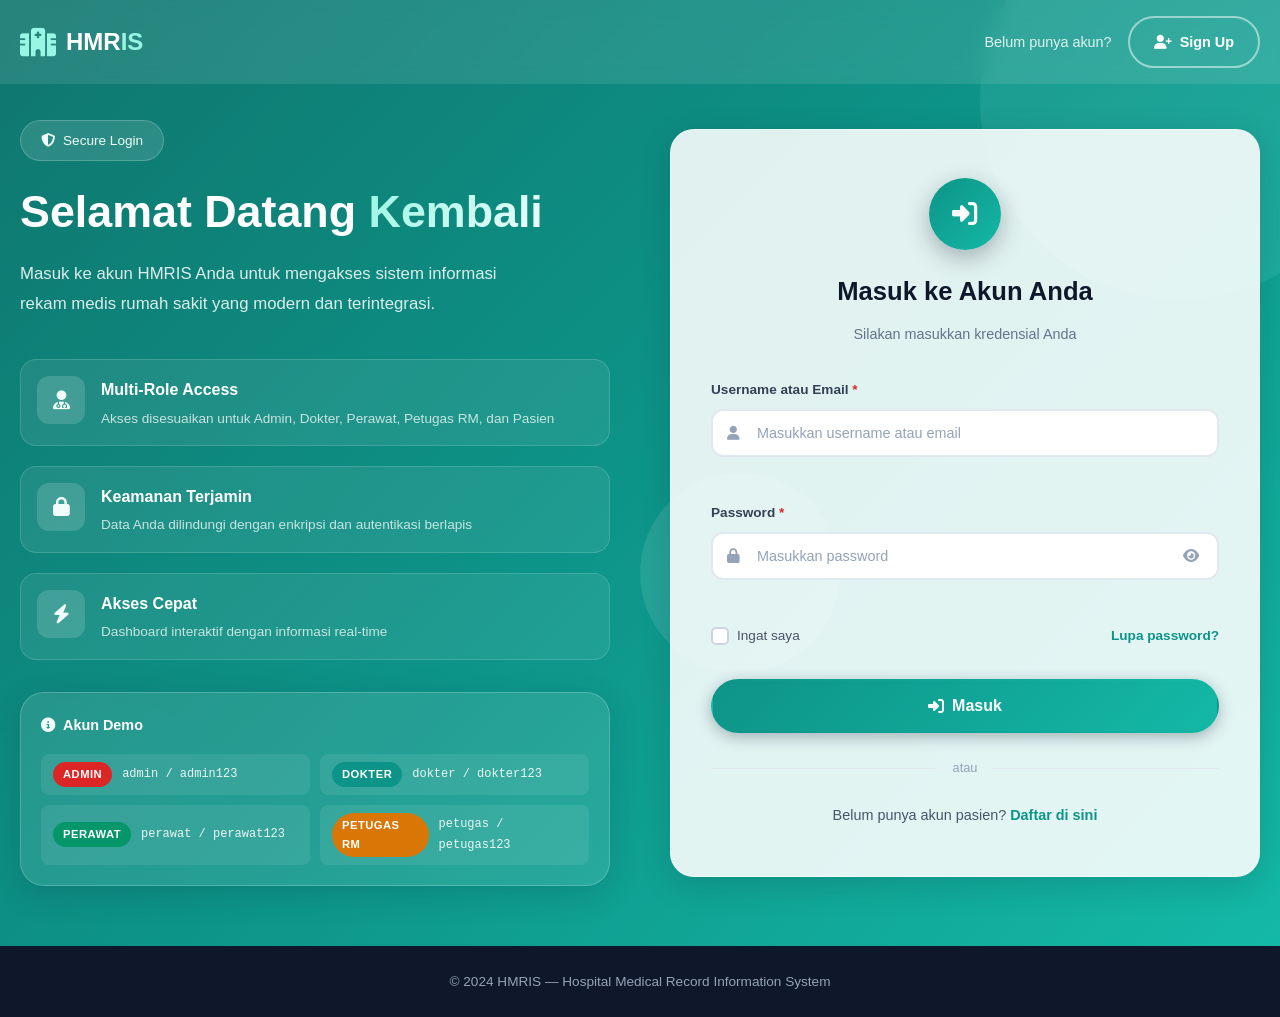
==== index.html @ 911f2315 "feat: complete HMRIS with Clinical Teal & Slate UI, multi-role RBAC, and verified navigation" ====
<!DOCTYPE html>
<html lang="id">
<head>
    <meta charset="UTF-8">
    <meta name="viewport" content="width=device-width, initial-scale=1.0">
    <meta name="description" content="Login - Hospital Medical Record Information System">
    <title>Login - HMRIS</title>
    <!-- Google Font Plus Jakarta Sans & Inter -->
    <link rel="preconnect" href="https://fonts.googleapis.com">
    <link rel="preconnect" href="https://fonts.gstatic.com" crossorigin>
    <link href="https://fonts.googleapis.com/css2?family=Inter:wght@400;500;600;700&family=Plus+Jakarta+Sans:wght@400;500;600;700;800&display=swap" rel="stylesheet">

    <!-- Font Awesome -->
    <link rel="stylesheet" href="https://cdnjs.cloudflare.com/ajax/libs/font-awesome/6.5.0/css/all.min.css">

    <!-- Custom CSS -->
    <link rel="stylesheet" href="assets/css/login.css">

    <!-- Modern Executive Healthcare Design System -->
    <link rel="stylesheet" href="assets/css/theme.css">
</head>
<body>

    <!-- ==================== HEADER / NAVBAR ==================== -->
    <header class="header">
        <nav class="navbar">
            <div class="container nav-container">
                <a href="landing.html" class="nav-logo">
                    <i class="fas fa-hospital"></i>
                    <span>HMR<span class="logo-highlight">IS</span></span>
                </a>
                <div class="nav-auth">
                    <span class="nav-text">Belum punya akun?</span>
                    <a href="signup.html" class="btn btn-outline">
                        <i class="fas fa-user-plus"></i> Sign Up
                    </a>
                </div>
            </div>
        </nav>
    </header>

    <!-- ==================== LOGIN HERO SECTION ==================== -->
    <section class="login-hero">
        <div class="hero-bg-shapes">
            <div class="shape shape-1"></div>
            <div class="shape shape-2"></div>
            <div class="shape shape-3"></div>
        </div>

        <div class="container login-container">
            <!-- ==================== LOGIN INFO (LEFT) ==================== -->
            <div class="login-info fade-in">
                <span class="login-badge">
                    <i class="fas fa-shield-alt"></i> Secure Login
                </span>
                <h1 class="login-title">
                    Selamat Datang
                    <span class="text-gradient">Kembali</span>
                </h1>
                <p class="login-description">
                    Masuk ke akun HMRIS Anda untuk mengakses sistem informasi rekam medis rumah sakit yang modern dan terintegrasi.
                </p>

                <div class="login-features">
                    <div class="feature-item">
                        <div class="feature-icon">
                            <i class="fas fa-user-md"></i>
                        </div>
                        <div class="feature-text">
                            <h4>Multi-Role Access</h4>
                            <p>Akses disesuaikan untuk Admin, Dokter, Perawat, Petugas RM, dan Pasien</p>
                        </div>
                    </div>
                    <div class="feature-item">
                        <div class="feature-icon">
                            <i class="fas fa-lock"></i>
                        </div>
                        <div class="feature-text">
                            <h4>Keamanan Terjamin</h4>
                            <p>Data Anda dilindungi dengan enkripsi dan autentikasi berlapis</p>
                        </div>
                    </div>
                    <div class="feature-item">
                        <div class="feature-icon">
                            <i class="fas fa-bolt"></i>
                        </div>
                        <div class="feature-text">
                            <h4>Akses Cepat</h4>
                            <p>Dashboard interaktif dengan informasi real-time</p>
                        </div>
                    </div>
                </div>

                <!-- Demo Accounts Info -->
                <div class="demo-info glass-card">
                    <div class="demo-info-header">
                        <i class="fas fa-info-circle"></i>
                        <span>Akun Demo</span>
                    </div>
                    <div class="demo-accounts">
                        <div class="demo-account">
                            <span class="demo-role admin">Admin</span>
                            <code>admin / admin123</code>
                        </div>
                        <div class="demo-account">
                            <span class="demo-role doctor">Dokter</span>
                            <code>dokter / dokter123</code>
                        </div>
                        <div class="demo-account">
                            <span class="demo-role nurse">Perawat</span>
                            <code>perawat / perawat123</code>
                        </div>
                        <div class="demo-account">
                            <span class="demo-role staff">Petugas RM</span>
                            <code>petugas / petugas123</code>
                        </div>
                    </div>
                </div>
            </div>

            <!-- ==================== LOGIN FORM (RIGHT) ==================== -->
            <div class="login-form-wrapper fade-in">
                <form class="login-form glass-card" id="loginForm" novalidate>
                    <div class="form-header">
                        <div class="form-icon">
                            <i class="fas fa-sign-in-alt"></i>
                        </div>
                        <h2 class="form-title">Masuk ke Akun Anda</h2>
                        <p class="form-subtitle">Silakan masukkan kredensial Anda</p>
                    </div>

                    <!-- ==================== BLOCKED ALERT ==================== -->
<div class="login-alert blocked-alert" id="blockedAlert" style="display: none;">
    <div class="alert-icon danger">
        <i class="fas fa-lock"></i>
    </div>
    <div class="alert-content">
        <h4>Akun Sementara Diblokir</h4>
        <p>Terlalu banyak percobaan login gagal. Silakan coba lagi dalam:</p>
        <div class="countdown-timer" id="countdownTimer">
            <div class="countdown-box">
                <span class="countdown-value" id="countdownMinutes">15</span>
                <span class="countdown-label">Menit</span>
            </div>
            <span class="countdown-separator">:</span>
            <div class="countdown-box">
                <span class="countdown-value" id="countdownSeconds">00</span>
                <span class="countdown-label">Detik</span>
            </div>
        </div>
        <small class="alert-hint">
            <i class="fas fa-info-circle"></i>
            Hubungi administrator jika Anda tidak merasa melakukan login
        </small>
    </div>
</div>

<!-- ==================== WARNING ALERT ==================== -->
<div class="login-alert warning-alert" id="warningAlert" style="display: none;">
    <div class="alert-icon warning">
        <i class="fas fa-exclamation-triangle"></i>
    </div>
    <div class="alert-content">
        <h4>Peringatan Keamanan</h4>
        <p id="warningMessage">Password salah. Anda memiliki <strong id="remainingAttempts">2</strong> percobaan tersisa sebelum akun diblokir.</p>
    </div>
</div>

                    <!-- Username / Email -->
                    <div class="form-group">
                        <label for="username">
                            Username atau Email <span class="required">*</span>
                        </label>
                        <div class="input-with-icon">
                            <i class="fas fa-user"></i>
                            <input 
                                type="text" 
                                id="username" 
                                name="username" 
                                placeholder="Masukkan username atau email" 
                                autocomplete="username"
                                required
                            >
                        </div>
                        <span class="error-message" id="error-username"></span>
                    </div>

                    <!-- Password -->
                    <div class="form-group">
                        <label for="password">
                            Password <span class="required">*</span>
                        </label>
                        <div class="input-with-icon">
                            <i class="fas fa-lock"></i>
                            <input 
                                type="password" 
                                id="password" 
                                name="password" 
                                placeholder="Masukkan password" 
                                autocomplete="current-password"
                                required
                            >
                            <button type="button" class="toggle-password" id="togglePassword" aria-label="Toggle password visibility">
                                <i class="fas fa-eye"></i>
                            </button>
                        </div>
                        <span class="error-message" id="error-password"></span>
                    </div>

                    <!-- Remember Me & Forgot Password -->
                    <div class="form-options">
                        <label class="checkbox-option">
                            <input type="checkbox" id="rememberMe" name="rememberMe">
                            <span class="checkbox-custom"></span>
                            <span class="checkbox-label">Ingat saya</span>
                        </label>
                        <a href="#" class="forgot-link">Lupa password?</a>
                    </div>

                    <!-- Submit Button -->
                    <button type="submit" class="btn btn-primary btn-block btn-submit" id="btnSubmit">
                        <i class="fas fa-sign-in-alt"></i>
                        <span>Masuk</span>
                    </button>

                    <!-- Divider -->
                    <div class="form-divider">
                        <span>atau</span>
                    </div>

                    <!-- Sign Up Link -->
                    <p class="form-footer">
                        Belum punya akun pasien? <a href="signup.html" class="link">Daftar di sini</a>
                    </p>
                </form>
            </div>
        </div>
    </section>

    <!-- ==================== FOOTER ==================== -->
    <footer class="footer-simple">
        <div class="container">
            <p>&copy; 2024 HMRIS — Hospital Medical Record Information System</p>
        </div>
    </footer>

    <!-- Custom JS -->
    <script src="assets/js/login.js"></script>
</body>
</html>
---- assets/css/login.css ----
/* ============================================
   HMRIS Login Page - Stylesheet
   Hospital Medical Record Information System
   ============================================ */

/* ==================== CSS VARIABLES ==================== */
:root {
    /* Primary Colors */
    --primary: #0D9488;
    --primary-dark: #0F766E;
    --primary-light: #14B8A6;
    --primary-lighter: #99F6E4;
    --primary-lightest: #F0FDFA;

    /* Accent Colors */
    --accent-green: #059669;
    --accent-purple: #6366F1;
    --accent-orange: #D97706;
    --accent-red: #DC2626;
    --accent-teal: #0D9488;

    /* Neutral Colors */
    --white: #FFFFFF;
    --gray-50: #F8FAFC;
    --gray-100: #F1F5F9;
    --gray-200: #E2E8F0;
    --gray-300: #CBD5E1;
    --gray-400: #94A3B8;
    --gray-500: #64748B;
    --gray-600: #475569;
    --gray-700: #334155;
    --gray-800: #1E293B;
    --gray-900: #0F172A;

    /* Role Colors */
    --role-admin: #DC2626;
    --role-doctor: #0D9488;
    --role-nurse: #059669;
    --role-staff: #D97706;
    --role-patient: #6366F1;

    /* Gradients */
    --gradient-primary: linear-gradient(135deg, #0D9488 0%, #14B8A6 100%);
    --gradient-hero: linear-gradient(135deg, #0F766E 0%, #0D9488 50%, #14B8A6 100%);
    --gradient-text: linear-gradient(135deg, #0D9488 0%, #14B8A6 100%);

    /* Shadows */
    --shadow-sm: 0 2px 8px rgba(15, 23, 42, 0.08);
    --shadow-md: 0 4px 20px rgba(15, 23, 42, 0.12);
    --shadow-lg: 0 8px 40px rgba(15, 23, 42, 0.16);
    --shadow-xl: 0 16px 60px rgba(15, 23, 42, 0.2);

    /* Glassmorphism */
    --glass-bg: rgba(255, 255, 255, 0.88);
    --glass-border: rgba(255, 255, 255, 0.4);
    --glass-shadow: 0 8px 32px rgba(15, 23, 42, 0.15);
    --glass-blur: blur(16px);

    /* Border Radius */
    --radius-sm: 8px;
    --radius-md: 12px;
    --radius-lg: 16px;
    --radius-xl: 24px;
    --radius-full: 9999px;

    /* Transitions */
    --transition-fast: 0.2s ease;
    --transition-base: 0.3s ease;
    --transition-slow: 0.5s ease;

    /* Typography */
    --font-family: 'Poppins', sans-serif;
}

/* ==================== RESET & BASE ==================== */
*,
*::before,
*::after {
    margin: 0;
    padding: 0;
    box-sizing: border-box;
}

html {
    scroll-behavior: smooth;
}

body {
    font-family: var(--font-family);
    font-size: 16px;
    line-height: 1.7;
    color: var(--gray-700);
    background-color: var(--white);
    overflow-x: hidden;
    min-height: 100vh;
    display: flex;
    flex-direction: column;
}

a {
    text-decoration: none;
    color: inherit;
    transition: var(--transition-base);
}

ul {
    list-style: none;
}

button {
    border: none;
    outline: none;
    cursor: pointer;
    font-family: inherit;
}

input {
    font-family: inherit;
    outline: none;
}

/* ==================== UTILITY CLASSES ==================== */
.container {
    width: 100%;
    max-width: 1280px;
    margin: 0 auto;
    padding: 0 20px;
}

.text-gradient {
    background: var(--gradient-text);
    -webkit-background-clip: text;
    -webkit-text-fill-color: transparent;
    background-clip: text;
}

.glass-card {
    background: var(--glass-bg);
    backdrop-filter: var(--glass-blur);
    -webkit-backdrop-filter: var(--glass-blur);
    border: 1px solid var(--glass-border);
    border-radius: var(--radius-xl);
    box-shadow: var(--glass-shadow);
}

/* ==================== BUTTONS ==================== */
.btn {
    display: inline-flex;
    align-items: center;
    justify-content: center;
    gap: 8px;
    padding: 12px 24px;
    border-radius: var(--radius-full);
    font-size: 0.9rem;
    font-weight: 600;
    transition: var(--transition-base);
    cursor: pointer;
    border: 2px solid transparent;
    white-space: nowrap;
}

.btn-primary {
    background: var(--gradient-primary);
    color: var(--white);
    box-shadow: 0 4px 15px rgba(15, 23, 42, 0.3);
}

.btn-primary:hover {
    transform: translateY(-2px);
    box-shadow: 0 8px 25px rgba(15, 23, 42, 0.4);
}

.btn-outline {
    border-color: var(--primary);
    color: var(--primary);
    background: transparent;
}

.btn-outline:hover {
    background: var(--primary);
    color: var(--white);
    transform: translateY(-2px);
}

.btn-block {
    width: 100%;
}

.btn-submit {
    padding: 16px 32px;
    font-size: 1rem;
    margin-top: 8px;
}

.btn-submit:disabled {
    opacity: 0.7;
    cursor: not-allowed;
    transform: none !important;
}

/* ==================== HEADER / NAVBAR ==================== */
.header {
    position: fixed;
    top: 0;
    left: 0;
    width: 100%;
    z-index: 1000;
    background: rgba(255, 255, 255, 0.1);
    backdrop-filter: blur(10px);
    -webkit-backdrop-filter: blur(10px);
    transition: var(--transition-base);
}

.navbar {
    padding: 16px 0;
}

.nav-container {
    display: flex;
    align-items: center;
    justify-content: space-between;
    gap: 20px;
}

.nav-logo {
    display: flex;
    align-items: center;
    gap: 10px;
    font-size: 1.5rem;
    font-weight: 800;
    color: var(--white);
    transition: var(--transition-base);
}

.nav-logo i {
    font-size: 1.8rem;
    color: var(--primary-lighter);
}

.logo-highlight {
    color: var(--primary-lighter);
}

.nav-auth {
    display: flex;
    align-items: center;
    gap: 16px;
}

.nav-text {
    color: rgba(255, 255, 255, 0.85);
    font-size: 0.9rem;
    font-weight: 500;
}

.nav-auth .btn-outline {
    border-color: rgba(255, 255, 255, 0.5);
    color: var(--white);
}

.nav-auth .btn-outline:hover {
    background: var(--white);
    color: var(--primary);
    border-color: var(--white);
}

/* ==================== LOGIN HERO SECTION ==================== */
.login-hero {
    position: relative;
    min-height: 100vh;
    background: var(--gradient-hero);
    padding: 120px 0 60px;
    overflow: hidden;
    display: flex;
    align-items: center;
    flex: 1;
}

.hero-bg-shapes {
    position: absolute;
    inset: 0;
    overflow: hidden;
    pointer-events: none;
}

.shape {
    position: absolute;
    border-radius: 50%;
    opacity: 0.1;
    animation: float 6s ease-in-out infinite;
}

.shape-1 {
    width: 400px;
    height: 400px;
    background: var(--primary-lighter);
    top: -100px;
    right: -100px;
    animation-delay: 0s;
}

.shape-2 {
    width: 300px;
    height: 300px;
    background: var(--accent-teal);
    bottom: -50px;
    left: -50px;
    animation-delay: 2s;
}

.shape-3 {
    width: 200px;
    height: 200px;
    background: var(--primary-lightest);
    top: 50%;
    left: 50%;
    animation-delay: 4s;
}

@keyframes float {
    0%, 100% { transform: translateY(0) rotate(0deg); }
    50% { transform: translateY(-20px) rotate(5deg); }
}

.login-container {
    display: grid;
    grid-template-columns: 1fr 1fr;
    gap: 60px;
    align-items: center;
    position: relative;
    z-index: 2;
    width: 100%;
}

/* ==================== LOGIN INFO (LEFT) ==================== */
.login-info {
    color: var(--white);
}

.login-badge {
    display: inline-flex;
    align-items: center;
    gap: 8px;
    padding: 8px 20px;
    background: rgba(255, 255, 255, 0.12);
    backdrop-filter: blur(10px);
    border: 1px solid rgba(255, 255, 255, 0.2);
    border-radius: var(--radius-full);
    font-size: 0.85rem;
    font-weight: 500;
    margin-bottom: 24px;
    color: var(--primary-lightest);
}

.login-title {
    font-size: 2.8rem;
    font-weight: 800;
    line-height: 1.2;
    margin-bottom: 20px;
    color: var(--white);
}

.login-title .text-gradient {
    background: linear-gradient(135deg, #99F6E4 0%, #F0FDFA 100%);
    -webkit-background-clip: text;
    -webkit-text-fill-color: transparent;
    background-clip: text;
    display: inline-block;
}

.login-description {
    font-size: 1.05rem;
    line-height: 1.8;
    color: rgba(255, 255, 255, 0.85);
    margin-bottom: 40px;
    max-width: 480px;
}

.login-features {
    display: flex;
    flex-direction: column;
    gap: 20px;
    margin-bottom: 32px;
}

.feature-item {
    display: flex;
    gap: 16px;
    align-items: flex-start;
    padding: 16px;
    background: rgba(255, 255, 255, 0.08);
    backdrop-filter: blur(10px);
    border: 1px solid rgba(255, 255, 255, 0.15);
    border-radius: var(--radius-lg);
    transition: var(--transition-base);
}

.feature-item:hover {
    background: rgba(255, 255, 255, 0.12);
    transform: translateX(8px);
}

.feature-icon {
    width: 48px;
    height: 48px;
    min-width: 48px;
    border-radius: var(--radius-md);
    background: rgba(255, 255, 255, 0.15);
    color: var(--primary-lightest);
    display: flex;
    align-items: center;
    justify-content: center;
    font-size: 1.2rem;
}

.feature-text h4 {
    font-size: 1rem;
    font-weight: 600;
    color: var(--white);
    margin-bottom: 4px;
}

.feature-text p {
    font-size: 0.85rem;
    color: rgba(255, 255, 255, 0.75);
    line-height: 1.6;
}

/* ==================== DEMO INFO CARD ==================== */
.demo-info {
    padding: 20px;
    background: rgba(255, 255, 255, 0.1);
    border: 1px solid rgba(255, 255, 255, 0.2);
    backdrop-filter: blur(10px);
}

.demo-info-header {
    display: flex;
    align-items: center;
    gap: 8px;
    margin-bottom: 16px;
    font-size: 0.9rem;
    font-weight: 600;
    color: var(--white);
}

.demo-info-header i {
    color: var(--primary-lightest);
}

.demo-accounts {
    display: grid;
    grid-template-columns: 1fr 1fr;
    gap: 10px;
}

.demo-account {
    display: flex;
    align-items: center;
    gap: 10px;
    padding: 8px 12px;
    background: rgba(255, 255, 255, 0.08);
    border-radius: var(--radius-sm);
    transition: var(--transition-base);
    cursor: pointer;
}

.demo-account:hover {
    background: rgba(255, 255, 255, 0.15);
    transform: scale(1.02);
}

.demo-role {
    padding: 3px 10px;
    border-radius: var(--radius-full);
    font-size: 0.7rem;
    font-weight: 700;
    text-transform: uppercase;
    letter-spacing: 0.5px;
    color: var(--white);
}

.demo-role.admin { background: var(--role-admin); }
.demo-role.doctor { background: var(--role-doctor); }
.demo-role.nurse { background: var(--role-nurse); }
.demo-role.staff { background: var(--role-staff); }

.demo-account code {
    font-size: 0.75rem;
    color: rgba(255, 255, 255, 0.9);
    font-family: 'Courier New', monospace;
}

/* ==================== LOGIN FORM (RIGHT) ==================== */
.login-form-wrapper {
    position: relative;
}

.login-form {
    padding: 48px 40px;
}

.form-header {
    text-align: center;
    margin-bottom: 32px;
}

.form-icon {
    width: 72px;
    height: 72px;
    margin: 0 auto 20px;
    border-radius: 50%;
    background: var(--gradient-primary);
    display: flex;
    align-items: center;
    justify-content: center;
    font-size: 1.6rem;
    color: var(--white);
    box-shadow: 0 8px 24px rgba(15, 23, 42, 0.3);
}

.form-title {
    font-size: 1.6rem;
    font-weight: 700;
    color: var(--gray-900);
    margin-bottom: 8px;
}

.form-subtitle {
    font-size: 0.9rem;
    color: var(--gray-500);
}

/* ==================== FORM GROUPS ==================== */
.form-group {
    margin-bottom: 20px;
}

.form-group label {
    display: block;
    font-size: 0.85rem;
    font-weight: 600;
    color: var(--gray-700);
    margin-bottom: 8px;
}

.required {
    color: var(--accent-red);
}

.input-with-icon {
    position: relative;
    display: flex;
    align-items: center;
}

.input-with-icon > i:first-child {
    position: absolute;
    left: 16px;
    color: var(--gray-400);
    font-size: 0.9rem;
    pointer-events: none;
    transition: var(--transition-base);
    z-index: 2;
}

.input-with-icon input {
    width: 100%;
    padding: 14px 16px 14px 44px;
    border: 2px solid var(--gray-200);
    border-radius: var(--radius-md);
    font-size: 0.9rem;
    color: var(--gray-700);
    background: var(--white);
    transition: var(--transition-base);
}

.input-with-icon input:focus {
    border-color: var(--primary);
    box-shadow: 0 0 0 3px rgba(13, 148, 136, 0.15);
}

.input-with-icon:focus-within > i:first-child {
    color: var(--primary);
}

.input-with-icon input::placeholder {
    color: var(--gray-400);
}

/* Toggle Password */
.toggle-password {
    position: absolute;
    right: 16px;
    background: transparent;
    color: var(--gray-400);
    font-size: 0.9rem;
    cursor: pointer;
    padding: 4px;
    transition: var(--transition-base);
    z-index: 2;
}

.toggle-password:hover {
    color: var(--primary);
}

/* Error Message */
.error-message {
    display: block;
    font-size: 0.78rem;
    color: var(--accent-red);
    margin-top: 6px;
    min-height: 18px;
    opacity: 0;
    transform: translateY(-4px);
    transition: var(--transition-base);
}

.error-message.show {
    opacity: 1;
    transform: translateY(0);
}

/* Input Error State */
.input-with-icon.error input {
    border-color: var(--accent-red);
    background: rgba(239, 71, 111, 0.03);
}

.input-with-icon.error > i:first-child {
    color: var(--accent-red);
}

/* ==================== FORM OPTIONS ==================== */
.form-options {
    display: flex;
    align-items: center;
    justify-content: space-between;
    margin-bottom: 24px;
    flex-wrap: wrap;
    gap: 12px;
}

.checkbox-option {
    display: flex;
    align-items: center;
    cursor: pointer;
    position: relative;
    gap: 8px;
}

.checkbox-option input[type="checkbox"] {
    position: absolute;
    opacity: 0;
    cursor: pointer;
}

.checkbox-custom {
    width: 18px;
    height: 18px;
    min-width: 18px;
    border: 2px solid var(--gray-300);
    border-radius: 5px;
    background: var(--white);
    transition: var(--transition-base);
    position: relative;
}

.checkbox-option input[type="checkbox"]:checked + .checkbox-custom {
    background: var(--primary);
    border-color: var(--primary);
}

.checkbox-option input[type="checkbox"]:checked + .checkbox-custom::after {
    content: '';
    position: absolute;
    top: 1px;
    left: 5px;
    width: 4px;
    height: 8px;
    border: solid var(--white);
    border-width: 0 2px 2px 0;
    transform: rotate(45deg);
}

.checkbox-label {
    font-size: 0.85rem;
    color: var(--gray-600);
    font-weight: 500;
}

.forgot-link {
    font-size: 0.85rem;
    color: var(--primary);
    font-weight: 600;
    transition: var(--transition-base);
}

.forgot-link:hover {
    color: var(--primary-dark);
    text-decoration: underline;
}

/* ==================== FORM DIVIDER ==================== */
.form-divider {
    display: flex;
    align-items: center;
    gap: 16px;
    margin: 24px 0;
}

.form-divider::before,
.form-divider::after {
    content: '';
    flex: 1;
    height: 1px;
    background: var(--gray-200);
}

.form-divider span {
    font-size: 0.8rem;
    color: var(--gray-400);
    font-weight: 500;
}

/* ==================== FORM FOOTER ==================== */
.form-footer {
    text-align: center;
    font-size: 0.9rem;
    color: var(--gray-600);
}

.link {
    color: var(--primary);
    font-weight: 600;
}

.link:hover {
    color: var(--primary-dark);
    text-decoration: underline;
}

/* ==================== FOOTER SIMPLE ==================== */
.footer-simple {
    background: var(--gray-900);
    padding: 24px 0;
    text-align: center;
}

.footer-simple p {
    font-size: 0.85rem;
    color: var(--gray-400);
}

/* ==================== ANIMATIONS ==================== */
.fade-in {
    opacity: 0;
    transform: translateY(30px);
    animation: fadeInUp 0.8s ease forwards;
}

.login-form-wrapper.fade-in {
    animation-delay: 0.2s;
}

@keyframes fadeInUp {
    to {
        opacity: 1;
        transform: translateY(0);
    }
}

/* Shake animation for error */
@keyframes shake {
    0%, 100% { transform: translateX(0); }
    10%, 30%, 50%, 70%, 90% { transform: translateX(-5px); }
    20%, 40%, 60%, 80% { transform: translateX(5px); }
}

.shake {
    animation: shake 0.5s ease;
}

/* ==================== RESPONSIVE - TABLET ==================== */
@media (max-width: 992px) {
    .login-container {
        grid-template-columns: 1fr;
        gap: 40px;
    }

    .login-info {
        text-align: center;
    }

    .login-title {
        font-size: 2.2rem;
    }

    .login-description {
        max-width: 600px;
        margin-left: auto;
        margin-right: auto;
    }

    .login-features {
        max-width: 600px;
        margin: 0 auto 32px;
    }

    .feature-item {
        text-align: left;
    }

    .demo-info {
        max-width: 500px;
        margin: 0 auto;
    }

    .login-form {
        padding: 40px 32px;
    }
}

/* ==================== LOGIN ALERTS ==================== */
.login-alert {
    display: flex;
    gap: 14px;
    padding: 16px;
    border-radius: var(--radius-md);
    margin-bottom: 20px;
    animation: slideDown 0.4s ease;
    border: 1px solid;
}

@keyframes slideDown {
    from {
        opacity: 0;
        transform: translateY(-10px);
    }
    to {
        opacity: 1;
        transform: translateY(0);
    }
}

.login-alert .alert-icon {
    width: 44px;
    height: 44px;
    min-width: 44px;
    border-radius: 50%;
    display: flex;
    align-items: center;
    justify-content: center;
    font-size: 1.2rem;
}

.login-alert .alert-content {
    flex: 1;
    min-width: 0;
}

.login-alert .alert-content h4 {
    font-size: 0.95rem;
    font-weight: 600;
    margin-bottom: 4px;
    display: flex;
    align-items: center;
    gap: 6px;
}

.login-alert .alert-content p {
    font-size: 0.85rem;
    line-height: 1.5;
    margin-bottom: 0;
}

.login-alert .alert-content strong {
    font-weight: 700;
}

.login-alert .alert-hint {
    display: flex;
    align-items: center;
    gap: 6px;
    font-size: 0.75rem;
    margin-top: 10px;
    opacity: 0.85;
}

/* Blocked Alert (Red) */
.blocked-alert {
    background: linear-gradient(135deg, rgba(239, 71, 111, 0.08) 0%, rgba(255, 107, 107, 0.08) 100%);
    border-color: rgba(239, 71, 111, 0.3);
}

.blocked-alert .alert-icon.danger {
    background: var(--accent-red);
    color: #FFFFFF;
    box-shadow: 0 4px 12px rgba(239, 71, 111, 0.3);
}

.blocked-alert .alert-content h4 {
    color: var(--accent-red);
}

.blocked-alert .alert-content p {
    color: var(--gray-700);
}

.blocked-alert .alert-hint {
    color: var(--accent-red);
}

/* Warning Alert (Yellow/Orange) */
.warning-alert {
    background: linear-gradient(135deg, rgba(255, 209, 102, 0.12) 0%, rgba(255, 179, 71, 0.12) 100%);
    border-color: rgba(255, 107, 53, 0.3);
}

.warning-alert .alert-icon.warning {
    background: var(--accent-orange);
    color: #FFFFFF;
    box-shadow: 0 4px 12px rgba(255, 107, 53, 0.3);
    animation: pulse 2s ease infinite;
}

@keyframes pulse {
    0%, 100% { transform: scale(1); }
    50% { transform: scale(1.05); }
}

.warning-alert .alert-content h4 {
    color: var(--accent-orange);
}

.warning-alert .alert-content p {
    color: var(--gray-700);
}

.warning-alert .alert-content strong {
    color: var(--accent-red);
    font-size: 1rem;
}

/* Countdown Timer */
.countdown-timer {
    display: flex;
    align-items: center;
    justify-content: center;
    gap: 8px;
    margin: 16px 0 8px;
    padding: 14px;
    background: rgba(239, 71, 111, 0.08);
    border-radius: var(--radius-md);
    border: 1px dashed rgba(239, 71, 111, 0.3);
}

.countdown-box {
    display: flex;
    flex-direction: column;
    align-items: center;
    min-width: 60px;
}

.countdown-value {
    font-size: 2rem;
    font-weight: 800;
    color: var(--accent-red);
    font-family: 'Courier New', monospace;
    line-height: 1;
    letter-spacing: 2px;
    text-shadow: 0 2px 4px rgba(239, 71, 111, 0.2);
}

.countdown-label {
    font-size: 0.7rem;
    color: var(--gray-600);
    text-transform: uppercase;
    letter-spacing: 1px;
    font-weight: 600;
    margin-top: 4px;
}

.countdown-separator {
    font-size: 1.8rem;
    font-weight: 700;
    color: var(--accent-red);
    animation: blink 1s ease infinite;
    margin-top: -10px;
}

@keyframes blink {
    0%, 100% { opacity: 1; }
    50% { opacity: 0.3; }
}

/* Form Disabled State */
.login-form.is-blocked .form-group input,
.login-form.is-blocked .form-group button {
    opacity: 0.5;
    pointer-events: none;
    cursor: not-allowed;
}

.login-form.is-blocked .toggle-password,
.login-form.is-blocked .checkbox-option,
.login-form.is-blocked .forgot-link {
    pointer-events: none;
    opacity: 0.5;
}

/* Shake animation enhancement */
@keyframes shakeHard {
    0%, 100% { transform: translateX(0); }
    10%, 30%, 50%, 70%, 90% { transform: translateX(-8px); }
    20%, 40%, 60%, 80% { transform: translateX(8px); }
}

.shake-hard {
    animation: shakeHard 0.6s ease;
}

/* Responsive */
@media (max-width: 576px) {
    .login-alert {
        flex-direction: column;
        align-items: center;
        text-align: center;
        padding: 14px;
    }

    .login-alert .alert-content h4 {
        justify-content: center;
    }

    .login-alert .alert-hint {
        justify-content: center;
    }

    .countdown-value {
        font-size: 1.6rem;
    }

    .countdown-box {
        min-width: 50px;
    }
}

/* ==================== RESPONSIVE - MOBILE ==================== */
@media (max-width: 576px) {
    .login-hero {
        padding: 100px 0 40px;
    }

    .login-title {
        font-size: 1.8rem;
    }

    .login-description {
        font-size: 0.95rem;
    }

    .login-form {
        padding: 32px 20px;
    }

    .form-title {
        font-size: 1.3rem;
    }

    .form-icon {
        width: 60px;
        height: 60px;
        font-size: 1.3rem;
    }

    .nav-text {
        display: none;
    }

    .nav-auth .btn-outline {
        padding: 8px 16px;
        font-size: 0.8rem;
    }

    .demo-accounts {
        grid-template-columns: 1fr;
    }

    .form-options {
        flex-direction: column;
        align-items: flex-start;
    }

    .btn-submit {
        padding: 14px 24px;
        font-size: 0.9rem;
    }

    .feature-item {
        padding: 12px;
    }

    .feature-icon {
        width: 40px;
        height: 40px;
        min-width: 40px;
        font-size: 1rem;
    }
}
---- assets/css/theme.css ----
/* ==================== GLOBAL NAVBAR DROPDOWNS ==================== */
.navbar-item-wrapper {
    position: relative;
    display: inline-flex;
    align-items: center;
}

.notification-dropdown {
    position: absolute;
    top: calc(100% + 12px);
    right: 0;
    width: 350px;
    background: #FFFFFF !important;
    border: 1px solid var(--gray-200) !important;
    border-radius: var(--radius-lg) !important;
    box-shadow: 0 10px 25px -5px rgba(15, 23, 42, 0.15), 0 8px 10px -6px rgba(15, 23, 42, 0.1) !important;
    z-index: 1000;
    display: none;
    overflow: hidden;
}

.notification-dropdown.active {
    display: block;
}

.notif-dropdown-header {
    display: flex;
    align-items: center;
    justify-content: space-between;
    padding: 12px 16px;
    border-bottom: 1px solid var(--gray-200);
    background: #F8FAFC;
}

.notif-dropdown-header h4 {
    font-size: 0.82rem;
    font-weight: 700;
    color: var(--gray-900);
}

.notif-dropdown-header .btn-mark-read {
    font-size: 0.72rem;
    font-weight: 600;
    color: var(--primary);
    cursor: pointer;
    background: none;
    border: none;
}

.notif-dropdown-header .btn-mark-read:hover {
    text-decoration: underline;
}

.notif-dropdown-body {
    max-height: 320px;
    overflow-y: auto;
}

.notif-item {
    display: flex;
    gap: 12px;
    padding: 12px 16px;
    border-bottom: 1px solid var(--gray-100);
    transition: background 0.15s ease;
    cursor: pointer;
}

.notif-item:hover {
    background: #F8FAFC;
}

.notif-item.unread {
    background: #F0F9FF;
}

.notif-item-icon {
    width: 32px;
    height: 32px;
    border-radius: 6px;
    display: flex;
    align-items: center;
    justify-content: center;
    font-size: 0.8rem;
    flex-shrink: 0;
}

.notif-item-icon.blue { background: #E0F2FE; color: #0284C7; }
.notif-item-icon.amber { background: #FEF3C7; color: #D97706; }
.notif-item-icon.emerald { background: #D1FAE5; color: #059669; }
.notif-item-icon.purple { background: #EDE9FE; color: #7C3AED; }

.notif-item-content {
    flex: 1;
}

.notif-item-title {
    font-size: 0.8rem;
    font-weight: 600;
    color: var(--gray-900);
    margin-bottom: 2px;
}

.notif-item-desc {
    font-size: 0.74rem;
    color: var(--gray-500);
    line-height: 1.4;
}

.notif-item-time {
    font-size: 0.68rem;
    color: var(--gray-400);
    margin-top: 4px;
}

/* Global Search Dropdown */
.search-box {
    position: relative;
}

.search-results-dropdown {
    position: absolute;
    top: calc(100% + 8px);
    left: 0;
    width: 400px;
    max-width: 90vw;
    background: #FFFFFF !important;
    border: 1px solid var(--gray-200) !important;
    border-radius: var(--radius-lg) !important;
    box-shadow: 0 10px 25px -5px rgba(15, 23, 42, 0.15), 0 8px 10px -6px rgba(15, 23, 42, 0.1) !important;
    z-index: 1000;
    display: none;
    overflow: hidden;
}

.search-results-dropdown.active {
    display: block;
}

.search-results-header {
    padding: 8px 14px;
    background: #F8FAFC;
    border-bottom: 1px solid var(--gray-200);
    font-size: 0.68rem;
    font-weight: 700;
    text-transform: uppercase;
    letter-spacing: 0.05em;
    color: var(--gray-500);
}

.search-results-list {
    max-height: 340px;
    overflow-y: auto;
}

.search-result-item {
    display: flex;
    align-items: center;
    gap: 12px;
    padding: 10px 14px;
    border-bottom: 1px solid var(--gray-100);
    cursor: pointer;
    transition: background 0.15s ease;
}

.search-result-item:hover {
    background: #F0F9FF;
}

.search-result-icon {
    width: 32px;
    height: 32px;
    border-radius: 6px;
    background: #F1F5F9;
    color: #475569;
    display: flex;
    align-items: center;
    justify-content: center;
    font-size: 0.85rem;
    flex-shrink: 0;
}

.search-result-text {
    flex: 1;
    overflow: hidden;
}

.search-result-name {
    font-size: 0.82rem;
    font-weight: 600;
    color: var(--gray-900);
    white-space: nowrap;
    overflow: hidden;
    text-overflow: ellipsis;
}

.search-result-detail {
    font-size: 0.72rem;
    color: var(--gray-500);
}

.search-result-badge {
    font-size: 0.68rem;
    padding: 2px 6px;
    border-radius: 4px;
    font-weight: 600;
    background: var(--gray-100);
    color: var(--gray-600);
}

.search-empty {
    padding: 24px;
    text-align: center;
    color: var(--gray-500);
    font-size: 0.85rem;
}
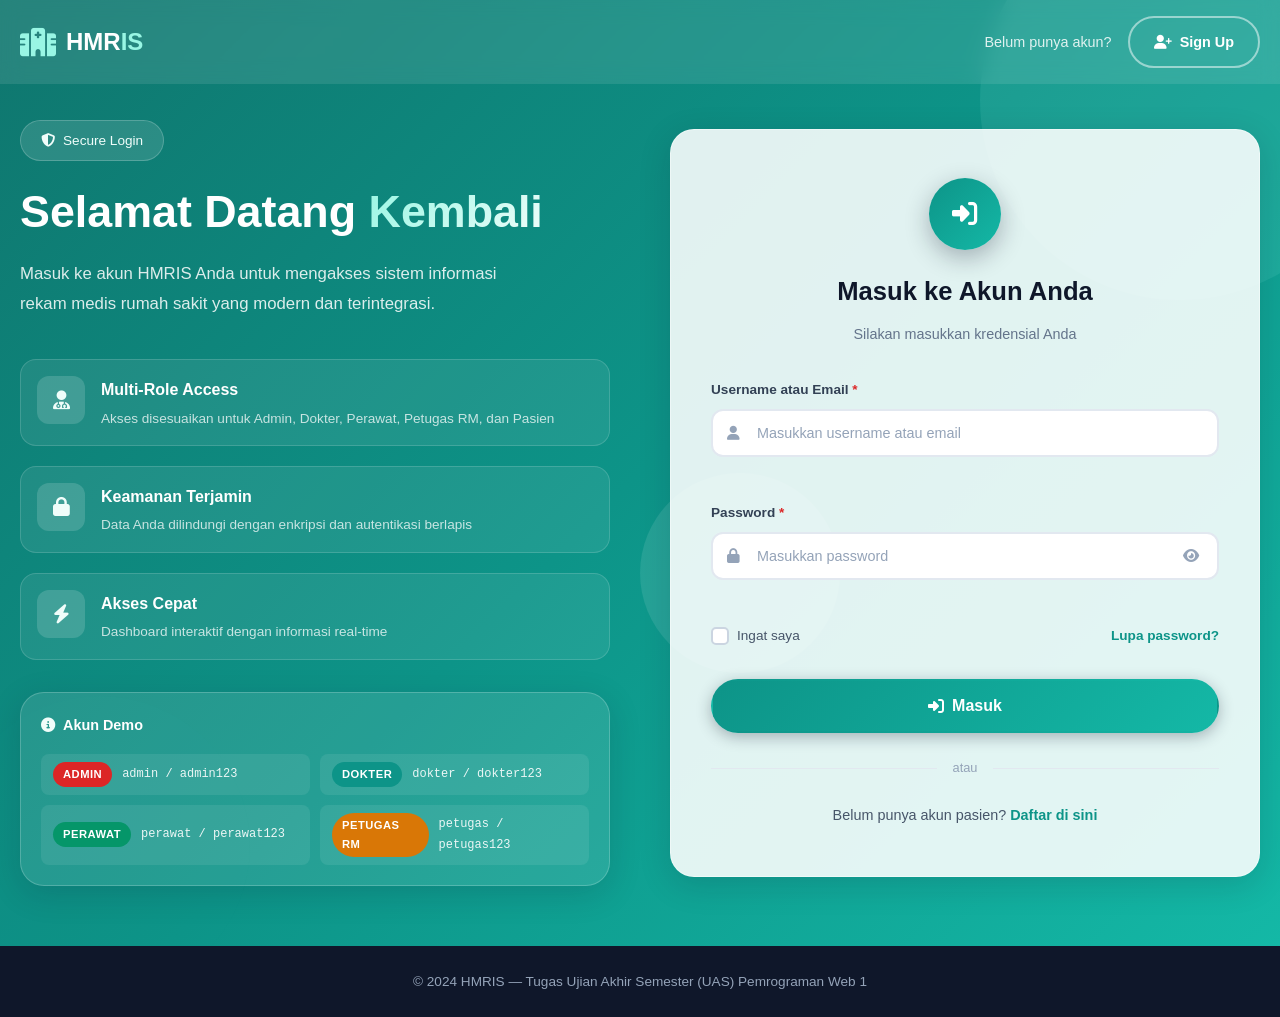
==== commit c264556c: "docs: add academic project note for Tugas UAS Pemrograman Web 1" ====
--- a/index.html
+++ b/index.html
@@ -240,7 +240,7 @@
     <!-- ==================== FOOTER ==================== -->
     <footer class="footer-simple">
         <div class="container">
-            <p>&copy; 2024 HMRIS — Hospital Medical Record Information System</p>
+            <p>&copy; 2024 HMRIS — Tugas Ujian Akhir Semester (UAS) Pemrograman Web 1</p>
         </div>
     </footer>
 
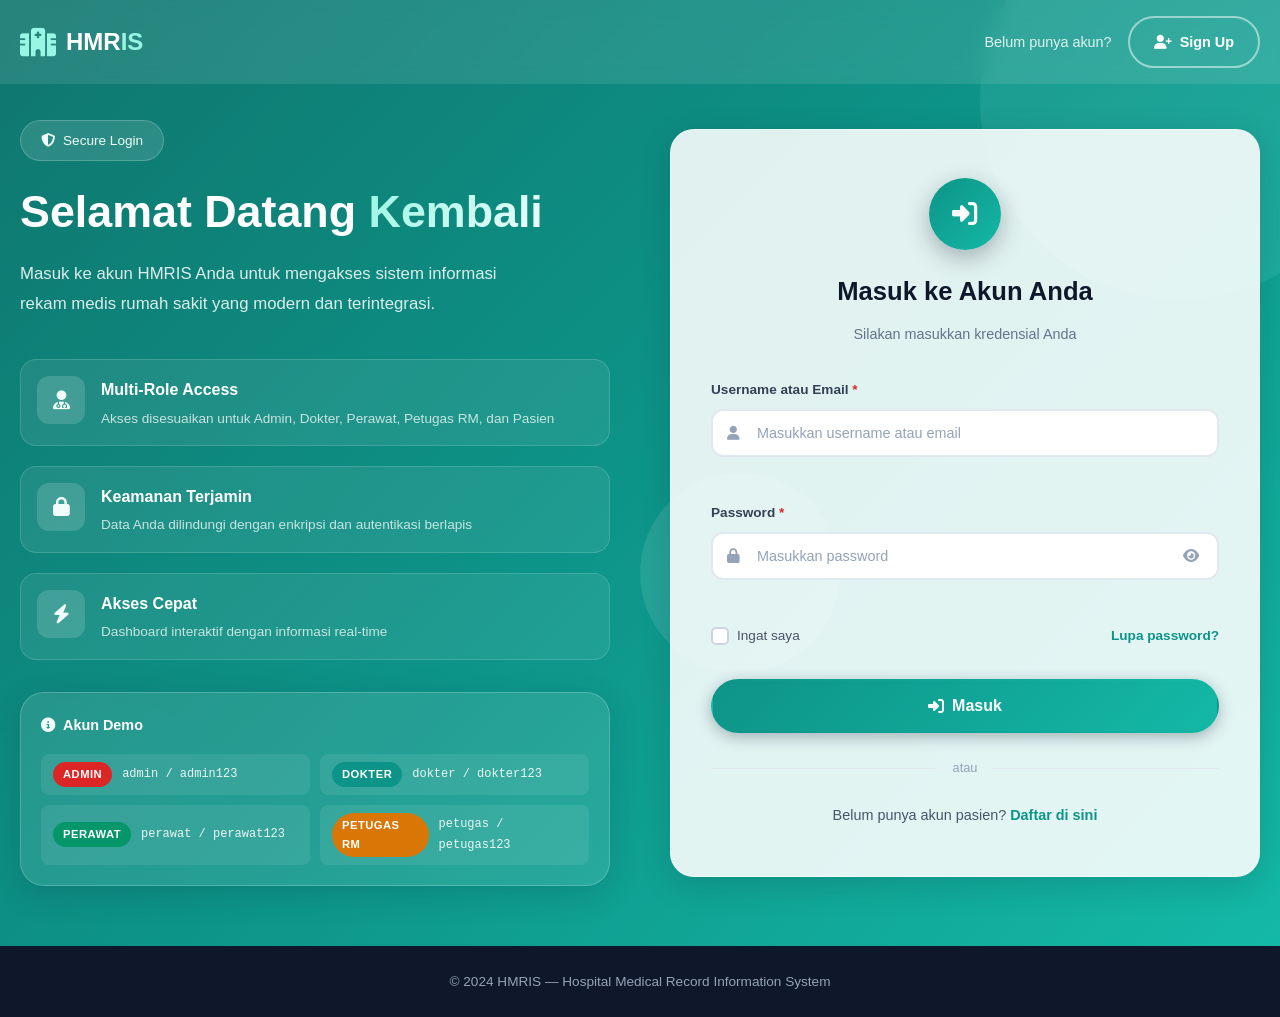
==== commit 9d1c60b7: "refactor: remove academic labels from web UI, keep academic metadata exclusively in README" ====
--- a/index.html
+++ b/index.html
@@ -240,7 +240,7 @@
     <!-- ==================== FOOTER ==================== -->
     <footer class="footer-simple">
         <div class="container">
-            <p>&copy; 2024 HMRIS — Tugas Ujian Akhir Semester (UAS) Pemrograman Web 1</p>
+            <p>&copy; 2024 HMRIS — Hospital Medical Record Information System</p>
         </div>
     </footer>
 
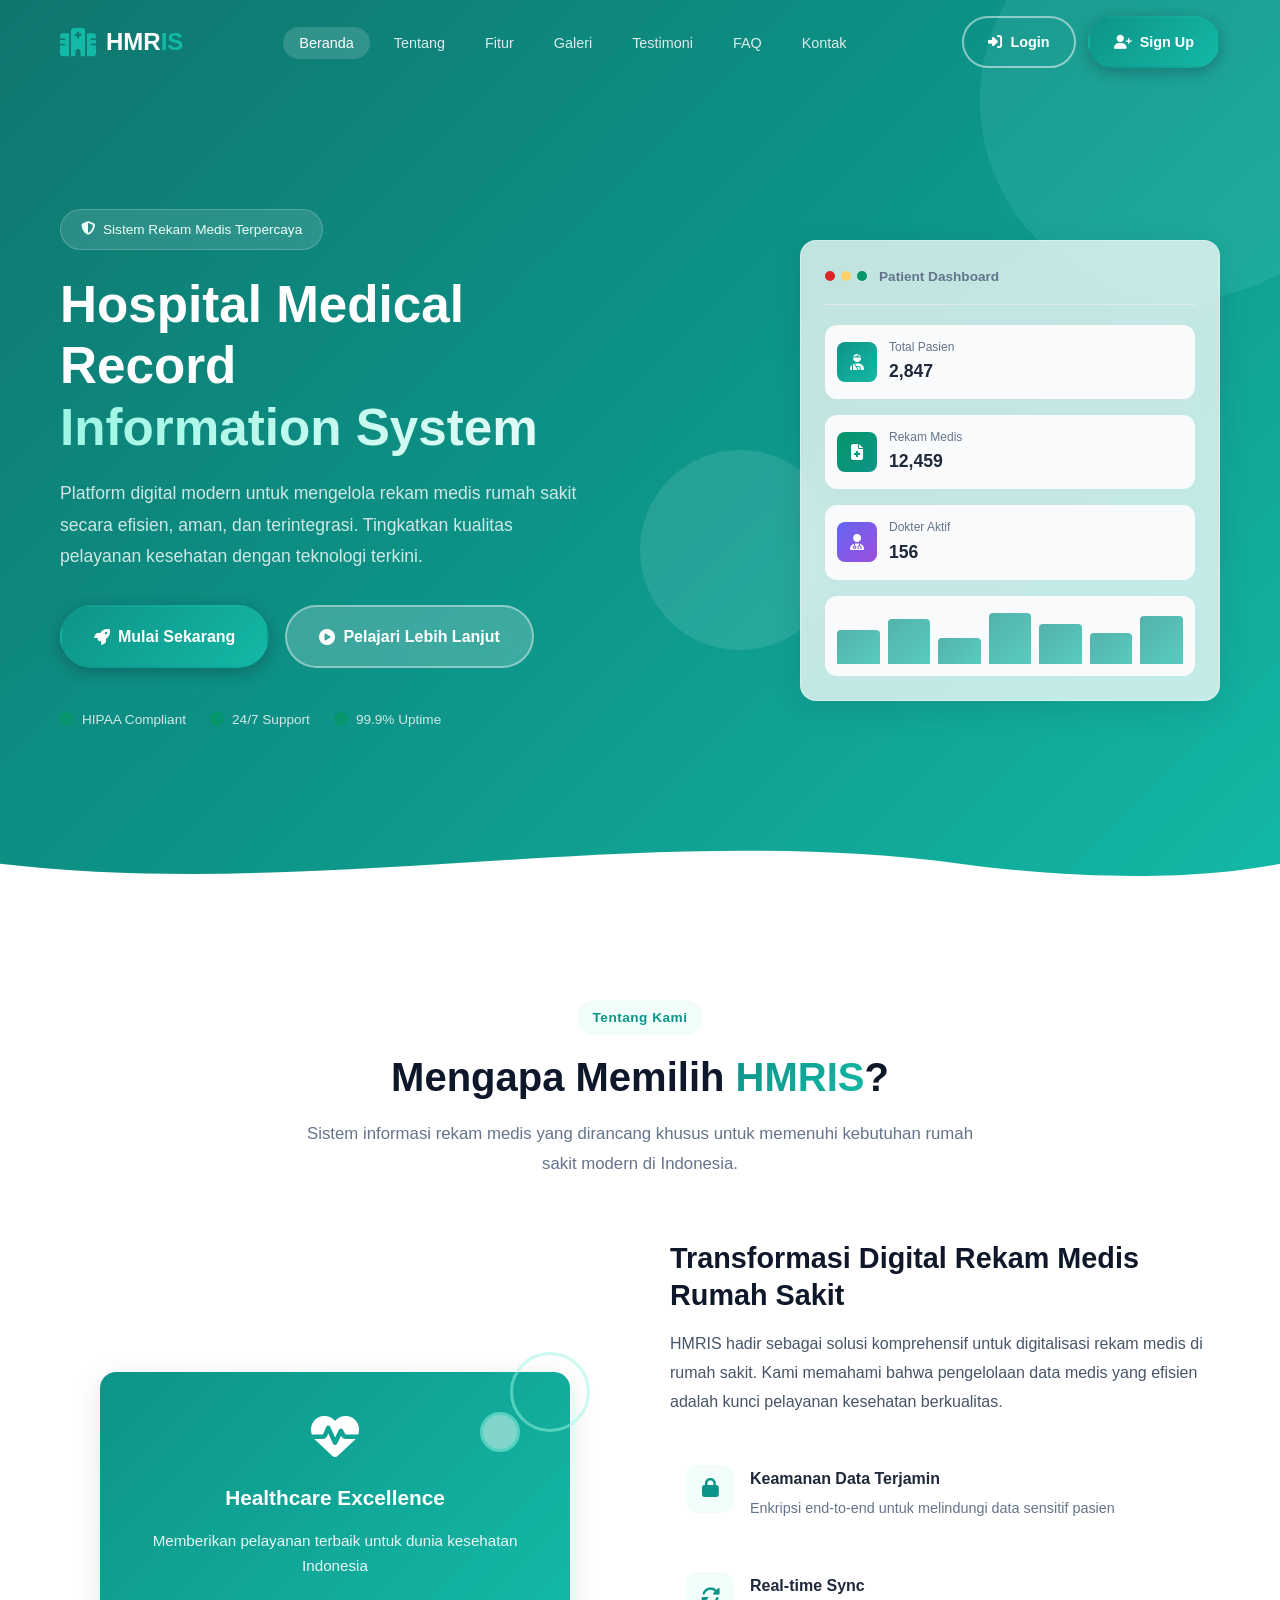
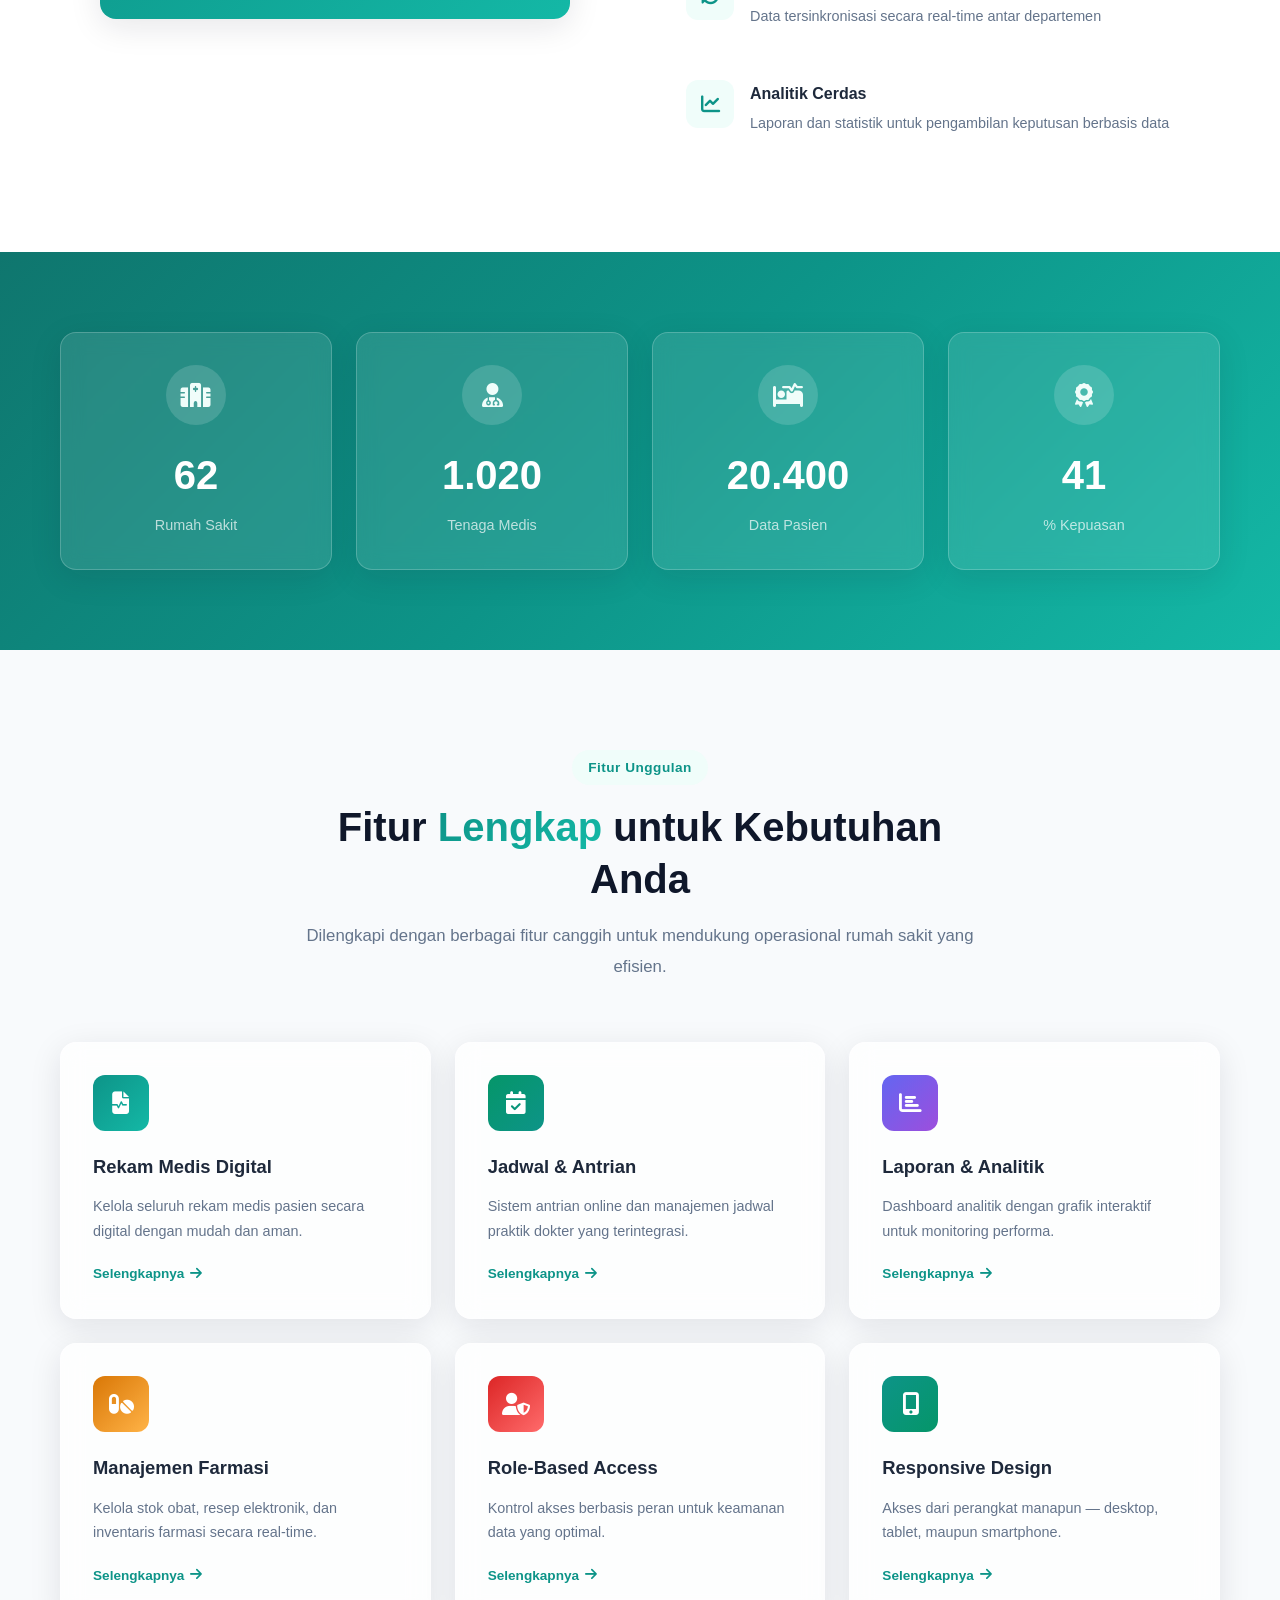
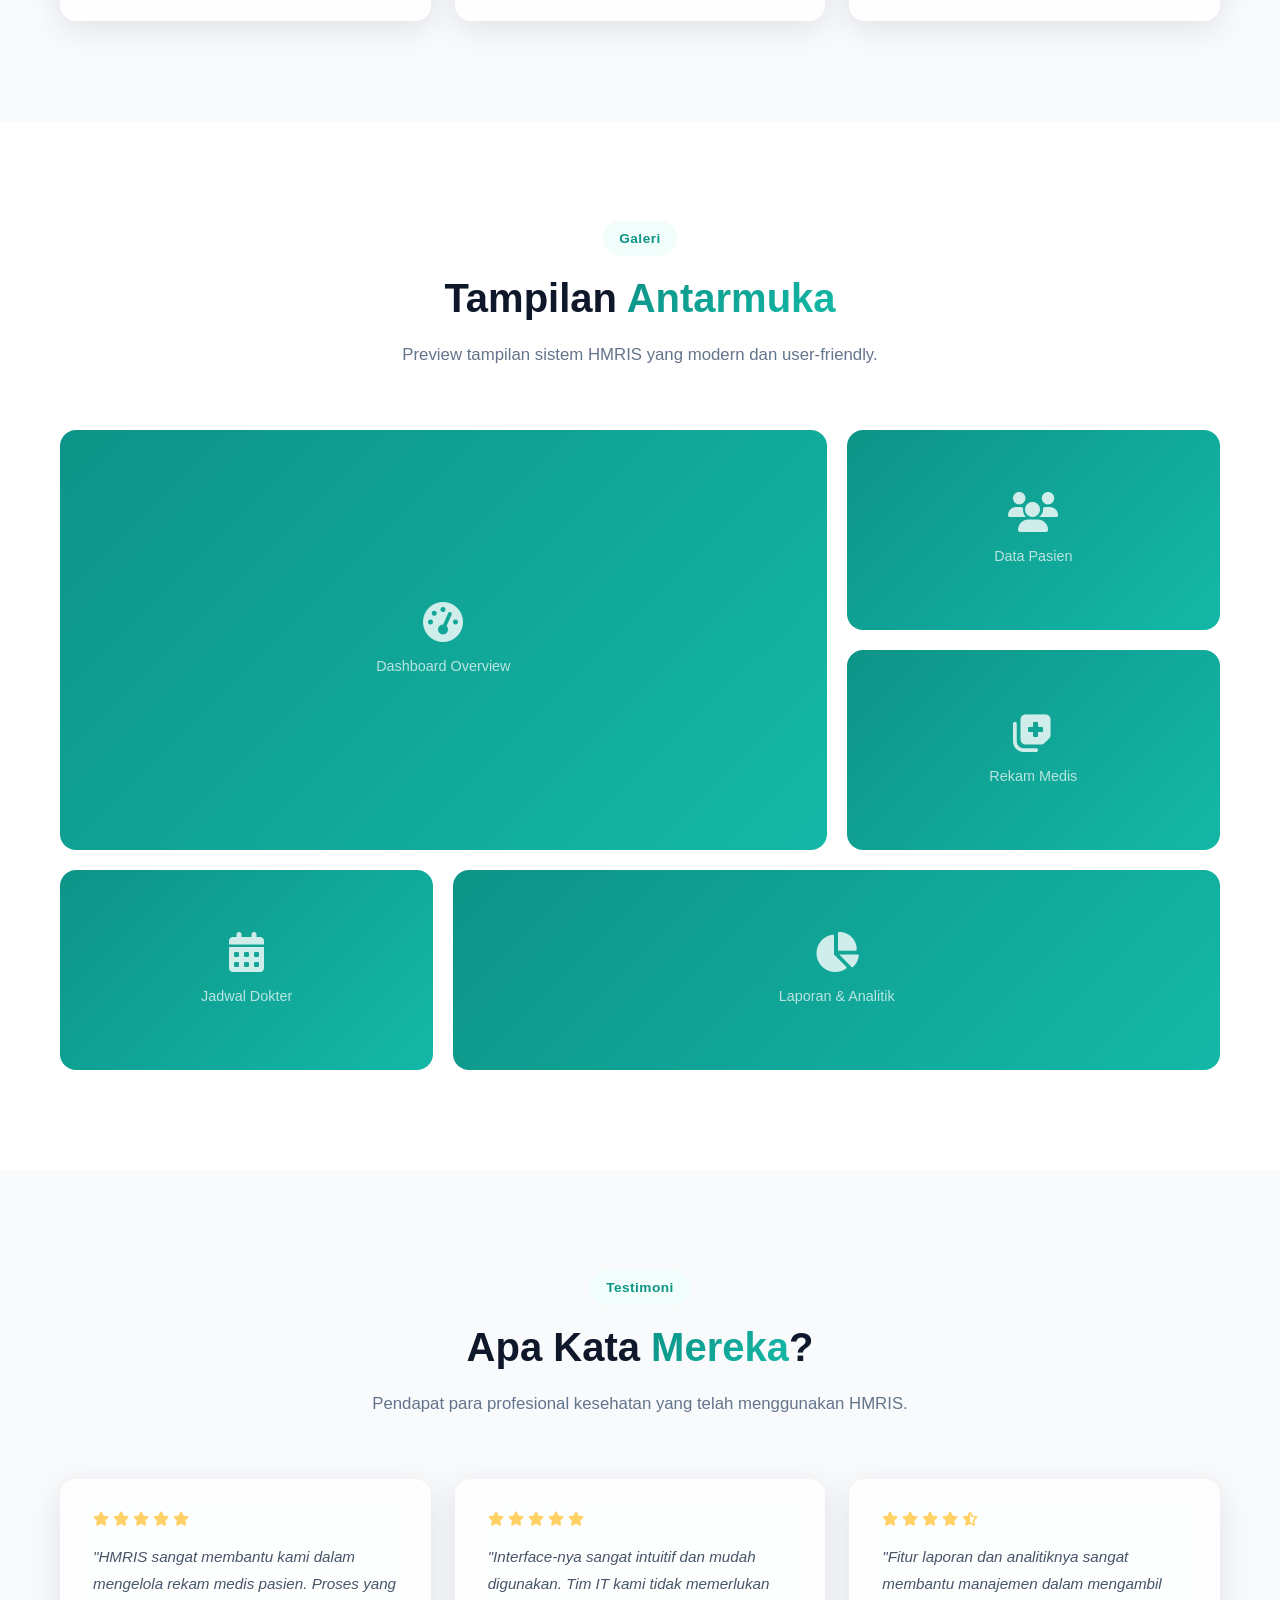
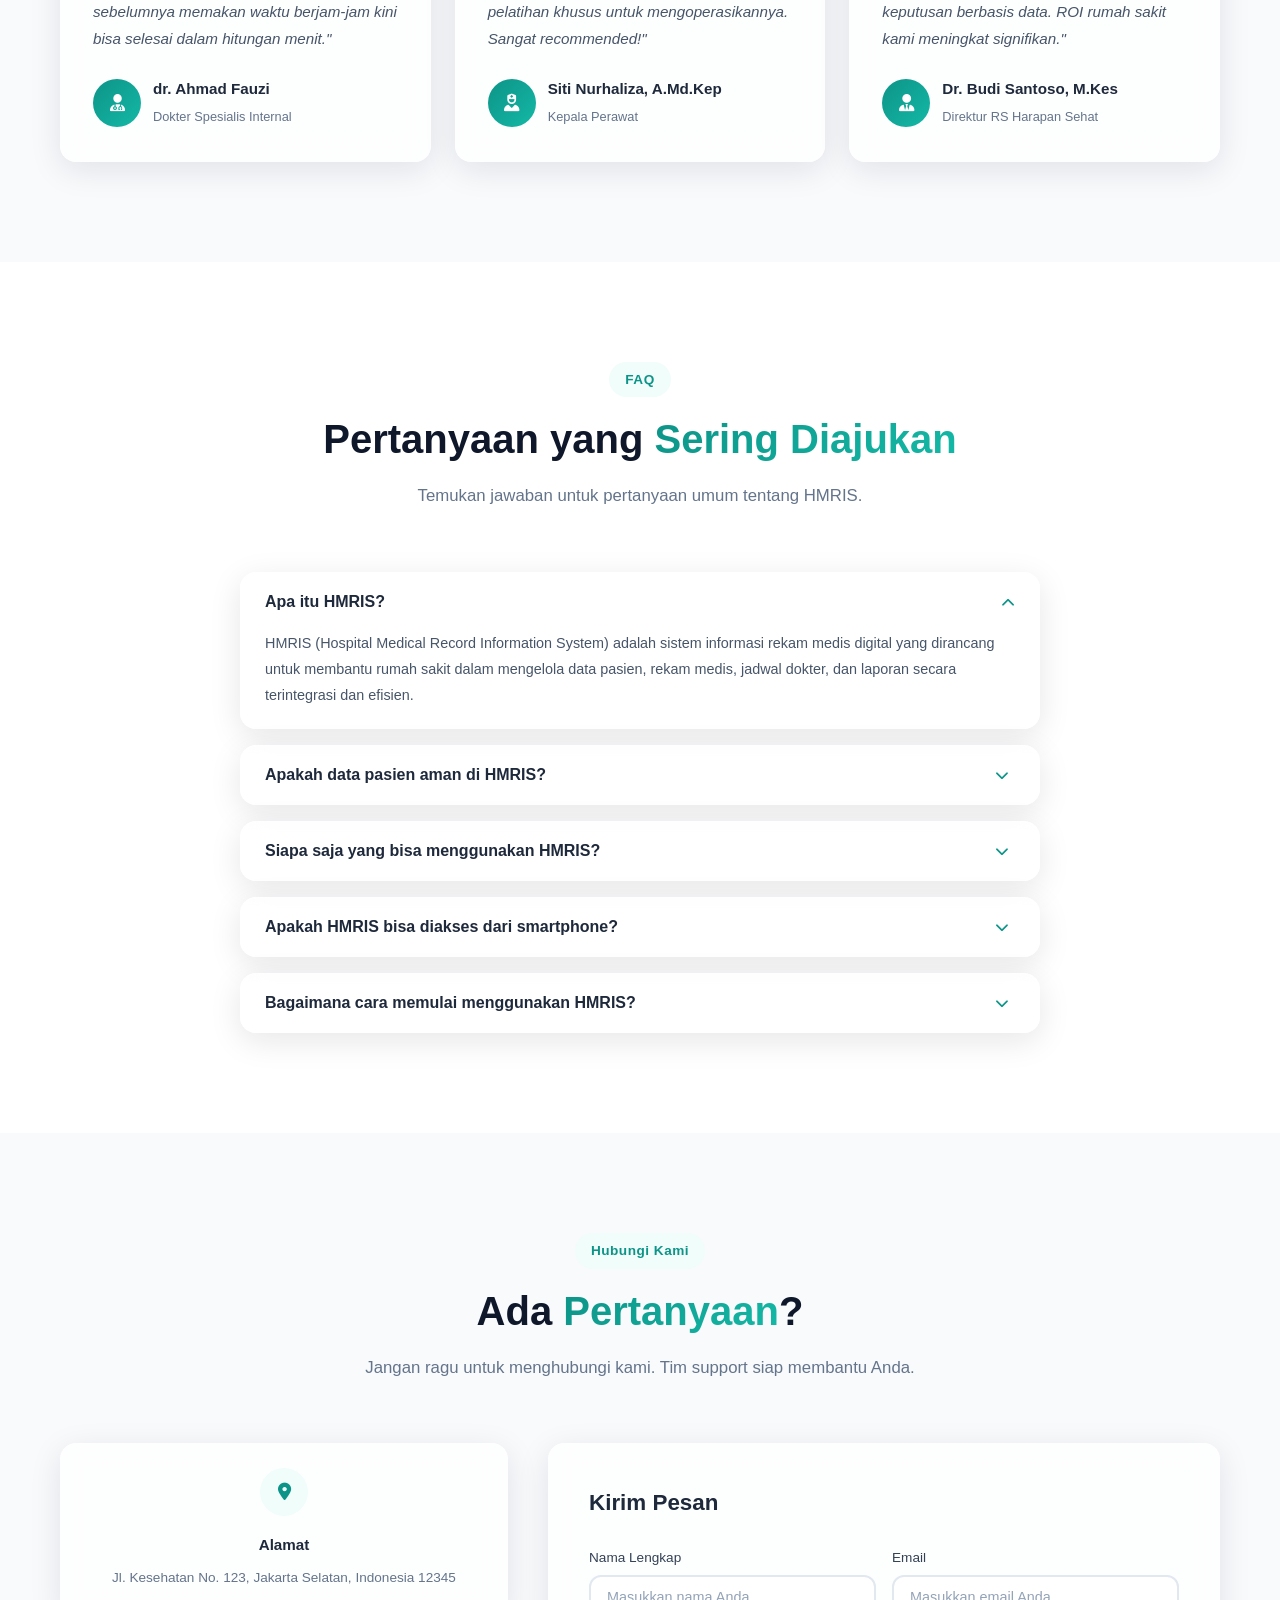
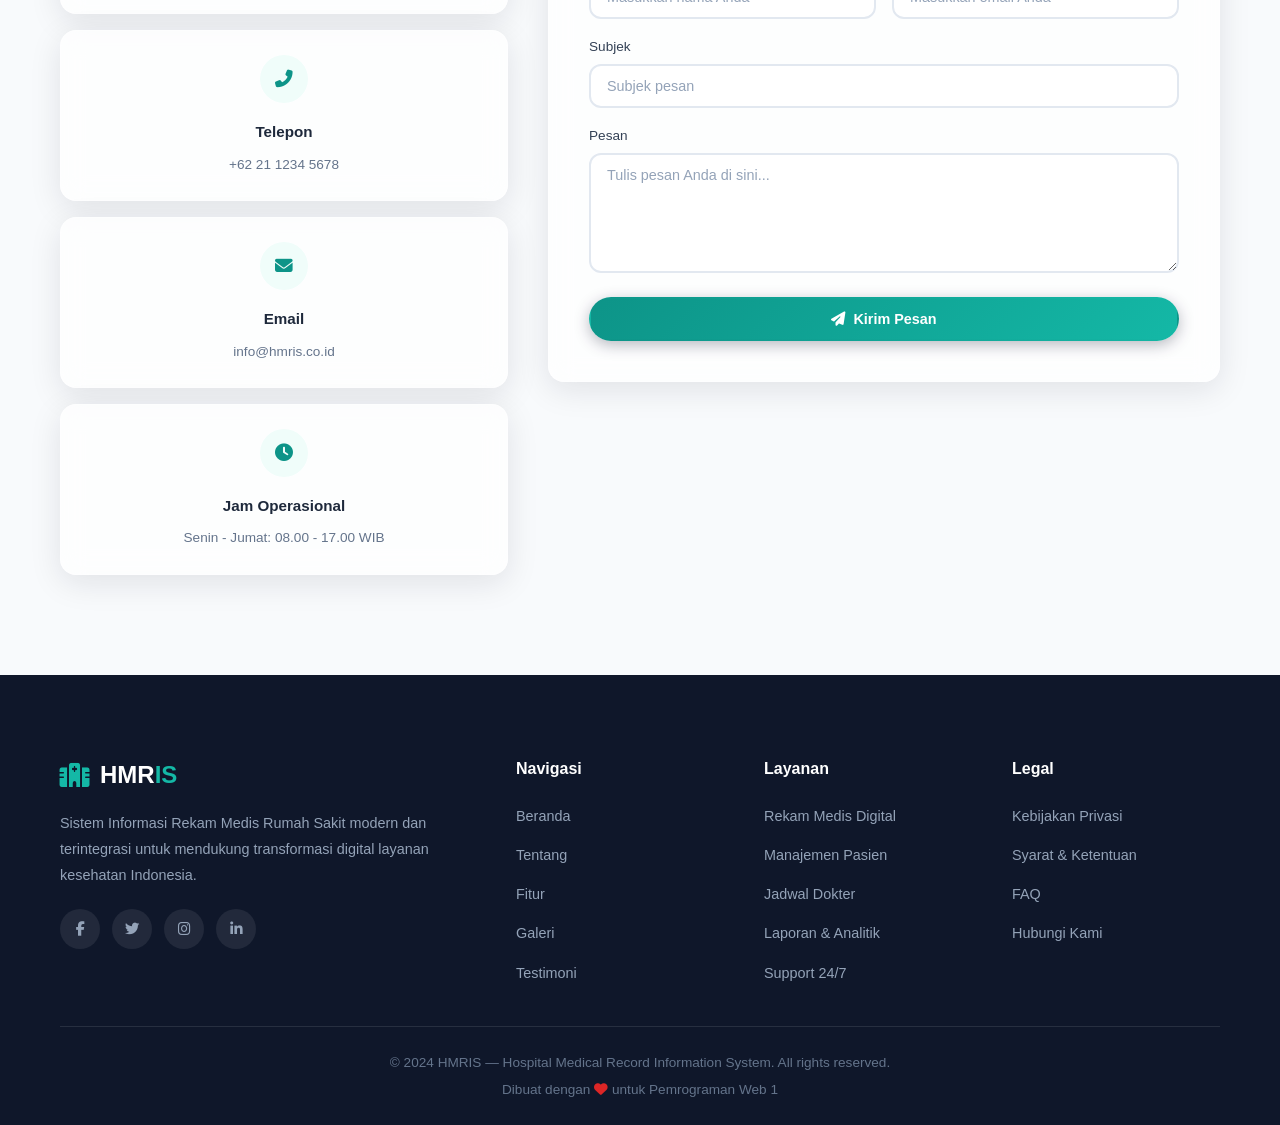
==== commit 2bfc54c0: "fix: set landing page as index.html entry point for GitHub Pages deployment - Rename: landing.html →" ====
--- a/index.html
+++ b/index.html
@@ -3,8 +3,8 @@
 <head>
     <meta charset="UTF-8">
     <meta name="viewport" content="width=device-width, initial-scale=1.0">
-    <meta name="description" content="Login - Hospital Medical Record Information System">
-    <title>Login - HMRIS</title>
+    <meta name="description" content="Hospital Medical Record Information System - Sistem Informasi Rekam Medis Rumah Sakit Modern dan Profesional">
+    <title>HMRIS - Hospital Medical Record Information System</title>
     <!-- Google Font Plus Jakarta Sans & Inter -->
     <link rel="preconnect" href="https://fonts.googleapis.com">
     <link rel="preconnect" href="https://fonts.gstatic.com" crossorigin>
@@ -14,7 +14,7 @@
     <link rel="stylesheet" href="https://cdnjs.cloudflare.com/ajax/libs/font-awesome/6.5.0/css/all.min.css">
 
     <!-- Custom CSS -->
-    <link rel="stylesheet" href="assets/css/login.css">
+    <link rel="stylesheet" href="assets/css/landing.css">
 
     <!-- Modern Executive Healthcare Design System -->
     <link rel="stylesheet" href="assets/css/theme.css">
@@ -22,229 +22,672 @@
 <body>
 
     <!-- ==================== HEADER / NAVBAR ==================== -->
-    <header class="header">
+    <header class="header" id="header">
         <nav class="navbar">
             <div class="container nav-container">
+                <!-- Logo -->
                 <a href="landing.html" class="nav-logo">
                     <i class="fas fa-hospital"></i>
                     <span>HMR<span class="logo-highlight">IS</span></span>
                 </a>
+
+                <!-- Navigation Menu -->
+                <ul class="nav-menu" id="nav-menu">
+                    <li class="nav-item">
+                        <a href="#home" class="nav-link active">Beranda</a>
+                    </li>
+                    <li class="nav-item">
+                        <a href="#about" class="nav-link">Tentang</a>
+                    </li>
+                    <li class="nav-item">
+                        <a href="#features" class="nav-link">Fitur</a>
+                    </li>
+                    <li class="nav-item">
+                        <a href="#gallery" class="nav-link">Galeri</a>
+                    </li>
+                    <li class="nav-item">
+                        <a href="#testimonials" class="nav-link">Testimoni</a>
+                    </li>
+                    <li class="nav-item">
+                        <a href="#faq" class="nav-link">FAQ</a>
+                    </li>
+                    <li class="nav-item">
+                        <a href="#contact" class="nav-link">Kontak</a>
+                    </li>
+                </ul>
+
+                <!-- Auth Buttons -->
                 <div class="nav-auth">
-                    <span class="nav-text">Belum punya akun?</span>
-                    <a href="signup.html" class="btn btn-outline">
+                    <a href="login.html" class="btn btn-outline">
+                        <i class="fas fa-sign-in-alt"></i> Login
+                    </a>
+                    <a href="signup.html" class="btn btn-primary">
                         <i class="fas fa-user-plus"></i> Sign Up
                     </a>
                 </div>
+
+                <!-- Mobile Menu Toggle -->
+                <button class="nav-toggle" id="nav-toggle" aria-label="Toggle navigation">
+                    <span class="hamburger"></span>
+                </button>
             </div>
         </nav>
     </header>
 
-    <!-- ==================== LOGIN HERO SECTION ==================== -->
-    <section class="login-hero">
+    <!-- ==================== HERO SECTION ==================== -->
+    <section class="hero" id="home">
         <div class="hero-bg-shapes">
             <div class="shape shape-1"></div>
             <div class="shape shape-2"></div>
             <div class="shape shape-3"></div>
         </div>
-
-        <div class="container login-container">
-            <!-- ==================== LOGIN INFO (LEFT) ==================== -->
-            <div class="login-info fade-in">
-                <span class="login-badge">
-                    <i class="fas fa-shield-alt"></i> Secure Login
+        <div class="container hero-container">
+            <div class="hero-content fade-in">
+                <span class="hero-badge">
+                    <i class="fas fa-shield-alt"></i> Sistem Rekam Medis Terpercaya
                 </span>
-                <h1 class="login-title">
-                    Selamat Datang
-                    <span class="text-gradient">Kembali</span>
+                <h1 class="hero-title">
+                    Hospital Medical Record
+                    <span class="text-gradient">Information System</span>
                 </h1>
-                <p class="login-description">
-                    Masuk ke akun HMRIS Anda untuk mengakses sistem informasi rekam medis rumah sakit yang modern dan terintegrasi.
+                <p class="hero-description">
+                    Platform digital modern untuk mengelola rekam medis rumah sakit secara efisien, aman, dan terintegrasi. Tingkatkan kualitas pelayanan kesehatan dengan teknologi terkini.
                 </p>
-
-                <div class="login-features">
-                    <div class="feature-item">
-                        <div class="feature-icon">
+                <div class="hero-buttons">
+                    <a href="signup.html" class="btn btn-primary btn-lg">
+                        <i class="fas fa-rocket"></i> Mulai Sekarang
+                    </a>
+                    <a href="#about" class="btn btn-glass btn-lg">
+                        <i class="fas fa-play-circle"></i> Pelajari Lebih Lanjut
+                    </a>
+                </div>
+                <div class="hero-stats-mini">
+                    <div class="stat-mini">
+                        <i class="fas fa-check-circle"></i>
+                        <span>HIPAA Compliant</span>
+                    </div>
+                    <div class="stat-mini">
+                        <i class="fas fa-check-circle"></i>
+                        <span>24/7 Support</span>
+                    </div>
+                    <div class="stat-mini">
+                        <i class="fas fa-check-circle"></i>
+                        <span>99.9% Uptime</span>
+                    </div>
+                </div>
+            </div>
+            <div class="hero-image fade-in">
+                <div class="hero-card glass-card">
+                    <div class="hero-card-header">
+                        <div class="card-dots">
+                            <span class="dot dot-red"></span>
+                            <span class="dot dot-yellow"></span>
+                            <span class="dot dot-green"></span>
+                        </div>
+                        <span class="card-title">Patient Dashboard</span>
+                    </div>
+                    <div class="hero-card-body">
+                        <div class="mock-stat">
+                            <div class="mock-icon blue"><i class="fas fa-user-injured"></i></div>
+                            <div class="mock-info">
+                                <span class="mock-label">Total Pasien</span>
+                                <span class="mock-value">2,847</span>
+                            </div>
+                        </div>
+                        <div class="mock-stat">
+                            <div class="mock-icon green"><i class="fas fa-file-medical"></i></div>
+                            <div class="mock-info">
+                                <span class="mock-label">Rekam Medis</span>
+                                <span class="mock-value">12,459</span>
+                            </div>
+                        </div>
+                        <div class="mock-stat">
+                            <div class="mock-icon purple"><i class="fas fa-user-md"></i></div>
+                            <div class="mock-info">
+                                <span class="mock-label">Dokter Aktif</span>
+                                <span class="mock-value">156</span>
+                            </div>
+                        </div>
+                        <div class="mock-chart">
+                            <div class="chart-bar" style="height: 60%"></div>
+                            <div class="chart-bar" style="height: 80%"></div>
+                            <div class="chart-bar" style="height: 45%"></div>
+                            <div class="chart-bar" style="height: 90%"></div>
+                            <div class="chart-bar" style="height: 70%"></div>
+                            <div class="chart-bar" style="height: 55%"></div>
+                            <div class="chart-bar" style="height: 85%"></div>
+                        </div>
+                    </div>
+                </div>
+            </div>
+        </div>
+        <div class="hero-wave">
+            <svg viewBox="0 0 1440 120" preserveAspectRatio="none">
+                <path d="M0,64 C360,120 720,0 1080,64 C1260,96 1380,80 1440,64 L1440,120 L0,120 Z" fill="#ffffff"/>
+            </svg>
+        </div>
+    </section>
+
+    <!-- ==================== ABOUT SECTION ==================== -->
+    <section class="about section" id="about">
+        <div class="container">
+            <div class="section-header fade-in">
+                <span class="section-badge">Tentang Kami</span>
+                <h2 class="section-title">Mengapa Memilih <span class="text-gradient">HMRIS</span>?</h2>
+                <p class="section-subtitle">
+                    Sistem informasi rekam medis yang dirancang khusus untuk memenuhi kebutuhan rumah sakit modern di Indonesia.
+                </p>
+            </div>
+            <div class="about-grid">
+                <div class="about-image fade-in">
+                    <div class="about-img-wrapper">
+                        <div class="about-card glass-card">
+                            <i class="fas fa-heartbeat"></i>
+                            <h4>Healthcare Excellence</h4>
+                            <p>Memberikan pelayanan terbaik untuk dunia kesehatan Indonesia</p>
+                        </div>
+                        <div class="about-decoration">
+                            <div class="deco-circle"></div>
+                            <div class="deco-circle small"></div>
+                        </div>
+                    </div>
+                </div>
+                <div class="about-content fade-in">
+                    <h3 class="about-title">Transformasi Digital Rekam Medis Rumah Sakit</h3>
+                    <p class="about-text">
+                        HMRIS hadir sebagai solusi komprehensif untuk digitalisasi rekam medis di rumah sakit. Kami memahami bahwa pengelolaan data medis yang efisien adalah kunci pelayanan kesehatan berkualitas.
+                    </p>
+                    <div class="about-features">
+                        <div class="about-feature-item">
+                            <div class="feature-icon">
+                                <i class="fas fa-lock"></i>
+                            </div>
+                            <div class="feature-text">
+                                <h4>Keamanan Data Terjamin</h4>
+                                <p>Enkripsi end-to-end untuk melindungi data sensitif pasien</p>
+                            </div>
+                        </div>
+                        <div class="about-feature-item">
+                            <div class="feature-icon">
+                                <i class="fas fa-sync-alt"></i>
+                            </div>
+                            <div class="feature-text">
+                                <h4>Real-time Sync</h4>
+                                <p>Data tersinkronisasi secara real-time antar departemen</p>
+                            </div>
+                        </div>
+                        <div class="about-feature-item">
+                            <div class="feature-icon">
+                                <i class="fas fa-chart-line"></i>
+                            </div>
+                            <div class="feature-text">
+                                <h4>Analitik Cerdas</h4>
+                                <p>Laporan dan statistik untuk pengambilan keputusan berbasis data</p>
+                            </div>
+                        </div>
+                    </div>
+                </div>
+            </div>
+        </div>
+    </section>
+
+    <!-- ==================== STATISTICS SECTION ==================== -->
+    <section class="statistics section" id="statistics">
+        <div class="container">
+            <div class="stats-grid">
+                <div class="stat-card glass-card fade-in">
+                    <div class="stat-icon">
+                        <i class="fas fa-hospital"></i>
+                    </div>
+                    <h3 class="stat-number counter" data-target="150">0</h3>
+                    <p class="stat-label">Rumah Sakit</p>
+                </div>
+                <div class="stat-card glass-card fade-in">
+                    <div class="stat-icon">
+                        <i class="fas fa-user-md"></i>
+                    </div>
+                    <h3 class="stat-number counter" data-target="2500">0</h3>
+                    <p class="stat-label">Tenaga Medis</p>
+                </div>
+                <div class="stat-card glass-card fade-in">
+                    <div class="stat-icon">
+                        <i class="fas fa-procedures"></i>
+                    </div>
+                    <h3 class="stat-number counter" data-target="50000">0</h3>
+                    <p class="stat-label">Data Pasien</p>
+                </div>
+                <div class="stat-card glass-card fade-in">
+                    <div class="stat-icon">
+                        <i class="fas fa-award"></i>
+                    </div>
+                    <h3 class="stat-number counter" data-target="99">0</h3>
+                    <p class="stat-label">% Kepuasan</p>
+                </div>
+            </div>
+        </div>
+    </section>
+
+    <!-- ==================== FEATURES SECTION ==================== -->
+    <section class="features section" id="features">
+        <div class="container">
+            <div class="section-header fade-in">
+                <span class="section-badge">Fitur Unggulan</span>
+                <h2 class="section-title">Fitur <span class="text-gradient">Lengkap</span> untuk Kebutuhan Anda</h2>
+                <p class="section-subtitle">
+                    Dilengkapi dengan berbagai fitur canggih untuk mendukung operasional rumah sakit yang efisien.
+                </p>
+            </div>
+            <div class="features-grid">
+                <div class="feature-card glass-card fade-in">
+                    <div class="feature-card-icon blue">
+                        <i class="fas fa-file-medical-alt"></i>
+                    </div>
+                    <h3 class="feature-card-title">Rekam Medis Digital</h3>
+                    <p class="feature-card-desc">Kelola seluruh rekam medis pasien secara digital dengan mudah dan aman.</p>
+                    <a href="#" class="feature-card-link">
+                        Selengkapnya <i class="fas fa-arrow-right"></i>
+                    </a>
+                </div>
+                <div class="feature-card glass-card fade-in">
+                    <div class="feature-card-icon green">
+                        <i class="fas fa-calendar-check"></i>
+                    </div>
+                    <h3 class="feature-card-title">Jadwal & Antrian</h3>
+                    <p class="feature-card-desc">Sistem antrian online dan manajemen jadwal praktik dokter yang terintegrasi.</p>
+                    <a href="#" class="feature-card-link">
+                        Selengkapnya <i class="fas fa-arrow-right"></i>
+                    </a>
+                </div>
+                <div class="feature-card glass-card fade-in">
+                    <div class="feature-card-icon purple">
+                        <i class="fas fa-chart-bar"></i>
+                    </div>
+                    <h3 class="feature-card-title">Laporan & Analitik</h3>
+                    <p class="feature-card-desc">Dashboard analitik dengan grafik interaktif untuk monitoring performa.</p>
+                    <a href="#" class="feature-card-link">
+                        Selengkapnya <i class="fas fa-arrow-right"></i>
+                    </a>
+                </div>
+                <div class="feature-card glass-card fade-in">
+                    <div class="feature-card-icon orange">
+                        <i class="fas fa-pills"></i>
+                    </div>
+                    <h3 class="feature-card-title">Manajemen Farmasi</h3>
+                    <p class="feature-card-desc">Kelola stok obat, resep elektronik, dan inventaris farmasi secara real-time.</p>
+                    <a href="#" class="feature-card-link">
+                        Selengkapnya <i class="fas fa-arrow-right"></i>
+                    </a>
+                </div>
+                <div class="feature-card glass-card fade-in">
+                    <div class="feature-card-icon red">
+                        <i class="fas fa-user-shield"></i>
+                    </div>
+                    <h3 class="feature-card-title">Role-Based Access</h3>
+                    <p class="feature-card-desc">Kontrol akses berbasis peran untuk keamanan data yang optimal.</p>
+                    <a href="#" class="feature-card-link">
+                        Selengkapnya <i class="fas fa-arrow-right"></i>
+                    </a>
+                </div>
+                <div class="feature-card glass-card fade-in">
+                    <div class="feature-card-icon teal">
+                        <i class="fas fa-mobile-alt"></i>
+                    </div>
+                    <h3 class="feature-card-title">Responsive Design</h3>
+                    <p class="feature-card-desc">Akses dari perangkat manapun — desktop, tablet, maupun smartphone.</p>
+                    <a href="#" class="feature-card-link">
+                        Selengkapnya <i class="fas fa-arrow-right"></i>
+                    </a>
+                </div>
+            </div>
+        </div>
+    </section>
+
+    <!-- ==================== GALLERY SECTION ==================== -->
+    <section class="gallery section" id="gallery">
+        <div class="container">
+            <div class="section-header fade-in">
+                <span class="section-badge">Galeri</span>
+                <h2 class="section-title">Tampilan <span class="text-gradient">Antarmuka</span></h2>
+                <p class="section-subtitle">
+                    Preview tampilan sistem HMRIS yang modern dan user-friendly.
+                </p>
+            </div>
+            <div class="gallery-grid">
+                <div class="gallery-item gallery-item-large fade-in">
+                    <div class="gallery-img">
+                        <div class="gallery-placeholder">
+                            <i class="fas fa-tachometer-alt"></i>
+                            <span>Dashboard Overview</span>
+                        </div>
+                    </div>
+                    <div class="gallery-overlay">
+                        <h4>Dashboard Utama</h4>
+                        <p>Tampilan dashboard dengan statistik real-time</p>
+                    </div>
+                </div>
+                <div class="gallery-item fade-in">
+                    <div class="gallery-img">
+                        <div class="gallery-placeholder">
+                            <i class="fas fa-users"></i>
+                            <span>Data Pasien</span>
+                        </div>
+                    </div>
+                    <div class="gallery-overlay">
+                        <h4>Manajemen Pasien</h4>
+                        <p>Kelola data pasien dengan mudah</p>
+                    </div>
+                </div>
+                <div class="gallery-item fade-in">
+                    <div class="gallery-img">
+                        <div class="gallery-placeholder">
+                            <i class="fas fa-notes-medical"></i>
+                            <span>Rekam Medis</span>
+                        </div>
+                    </div>
+                    <div class="gallery-overlay">
+                        <h4>Rekam Medis</h4>
+                        <p>Catat dan akses riwayat medis</p>
+                    </div>
+                </div>
+                <div class="gallery-item fade-in">
+                    <div class="gallery-img">
+                        <div class="gallery-placeholder">
+                            <i class="fas fa-calendar-alt"></i>
+                            <span>Jadwal Dokter</span>
+                        </div>
+                    </div>
+                    <div class="gallery-overlay">
+                        <h4>Jadwal Praktik</h4>
+                        <p>Atur jadwal dokter terintegrasi</p>
+                    </div>
+                </div>
+                <div class="gallery-item gallery-item-wide fade-in">
+                    <div class="gallery-img">
+                        <div class="gallery-placeholder">
+                            <i class="fas fa-chart-pie"></i>
+                            <span>Laporan & Analitik</span>
+                        </div>
+                    </div>
+                    <div class="gallery-overlay">
+                        <h4>Laporan Analitik</h4>
+                        <p>Grafik dan statistik performa rumah sakit</p>
+                    </div>
+                </div>
+            </div>
+        </div>
+    </section>
+
+    <!-- ==================== TESTIMONIALS SECTION ==================== -->
+    <section class="testimonials section" id="testimonials">
+        <div class="container">
+            <div class="section-header fade-in">
+                <span class="section-badge">Testimoni</span>
+                <h2 class="section-title">Apa Kata <span class="text-gradient">Mereka</span>?</h2>
+                <p class="section-subtitle">
+                    Pendapat para profesional kesehatan yang telah menggunakan HMRIS.
+                </p>
+            </div>
+            <div class="testimonials-grid">
+                <div class="testimonial-card glass-card fade-in">
+                    <div class="testimonial-rating">
+                        <i class="fas fa-star"></i>
+                        <i class="fas fa-star"></i>
+                        <i class="fas fa-star"></i>
+                        <i class="fas fa-star"></i>
+                        <i class="fas fa-star"></i>
+                    </div>
+                    <p class="testimonial-text">
+                        "HMRIS sangat membantu kami dalam mengelola rekam medis pasien. Proses yang sebelumnya memakan waktu berjam-jam kini bisa selesai dalam hitungan menit."
+                    </p>
+                    <div class="testimonial-author">
+                        <div class="author-avatar">
                             <i class="fas fa-user-md"></i>
                         </div>
-                        <div class="feature-text">
-                            <h4>Multi-Role Access</h4>
-                            <p>Akses disesuaikan untuk Admin, Dokter, Perawat, Petugas RM, dan Pasien</p>
-                        </div>
-                    </div>
-                    <div class="feature-item">
-                        <div class="feature-icon">
-                            <i class="fas fa-lock"></i>
-                        </div>
-                        <div class="feature-text">
-                            <h4>Keamanan Terjamin</h4>
-                            <p>Data Anda dilindungi dengan enkripsi dan autentikasi berlapis</p>
-                        </div>
-                    </div>
-                    <div class="feature-item">
-                        <div class="feature-icon">
-                            <i class="fas fa-bolt"></i>
-                        </div>
-                        <div class="feature-text">
-                            <h4>Akses Cepat</h4>
-                            <p>Dashboard interaktif dengan informasi real-time</p>
-                        </div>
-                    </div>
-                </div>
-
-                <!-- Demo Accounts Info -->
-                <div class="demo-info glass-card">
-                    <div class="demo-info-header">
-                        <i class="fas fa-info-circle"></i>
-                        <span>Akun Demo</span>
-                    </div>
-                    <div class="demo-accounts">
-                        <div class="demo-account">
-                            <span class="demo-role admin">Admin</span>
-                            <code>admin / admin123</code>
-                        </div>
-                        <div class="demo-account">
-                            <span class="demo-role doctor">Dokter</span>
-                            <code>dokter / dokter123</code>
-                        </div>
-                        <div class="demo-account">
-                            <span class="demo-role nurse">Perawat</span>
-                            <code>perawat / perawat123</code>
-                        </div>
-                        <div class="demo-account">
-                            <span class="demo-role staff">Petugas RM</span>
-                            <code>petugas / petugas123</code>
-                        </div>
-                    </div>
-                </div>
-            </div>
-
-            <!-- ==================== LOGIN FORM (RIGHT) ==================== -->
-            <div class="login-form-wrapper fade-in">
-                <form class="login-form glass-card" id="loginForm" novalidate>
-                    <div class="form-header">
-                        <div class="form-icon">
-                            <i class="fas fa-sign-in-alt"></i>
-                        </div>
-                        <h2 class="form-title">Masuk ke Akun Anda</h2>
-                        <p class="form-subtitle">Silakan masukkan kredensial Anda</p>
-                    </div>
-
-                    <!-- ==================== BLOCKED ALERT ==================== -->
-<div class="login-alert blocked-alert" id="blockedAlert" style="display: none;">
-    <div class="alert-icon danger">
-        <i class="fas fa-lock"></i>
-    </div>
-    <div class="alert-content">
-        <h4>Akun Sementara Diblokir</h4>
-        <p>Terlalu banyak percobaan login gagal. Silakan coba lagi dalam:</p>
-        <div class="countdown-timer" id="countdownTimer">
-            <div class="countdown-box">
-                <span class="countdown-value" id="countdownMinutes">15</span>
-                <span class="countdown-label">Menit</span>
-            </div>
-            <span class="countdown-separator">:</span>
-            <div class="countdown-box">
-                <span class="countdown-value" id="countdownSeconds">00</span>
-                <span class="countdown-label">Detik</span>
-            </div>
-        </div>
-        <small class="alert-hint">
-            <i class="fas fa-info-circle"></i>
-            Hubungi administrator jika Anda tidak merasa melakukan login
-        </small>
-    </div>
-</div>
-
-<!-- ==================== WARNING ALERT ==================== -->
-<div class="login-alert warning-alert" id="warningAlert" style="display: none;">
-    <div class="alert-icon warning">
-        <i class="fas fa-exclamation-triangle"></i>
-    </div>
-    <div class="alert-content">
-        <h4>Peringatan Keamanan</h4>
-        <p id="warningMessage">Password salah. Anda memiliki <strong id="remainingAttempts">2</strong> percobaan tersisa sebelum akun diblokir.</p>
-    </div>
-</div>
-
-                    <!-- Username / Email -->
-                    <div class="form-group">
-                        <label for="username">
-                            Username atau Email <span class="required">*</span>
-                        </label>
-                        <div class="input-with-icon">
-                            <i class="fas fa-user"></i>
-                            <input 
-                                type="text" 
-                                id="username" 
-                                name="username" 
-                                placeholder="Masukkan username atau email" 
-                                autocomplete="username"
-                                required
-                            >
-                        </div>
-                        <span class="error-message" id="error-username"></span>
-                    </div>
-
-                    <!-- Password -->
-                    <div class="form-group">
-                        <label for="password">
-                            Password <span class="required">*</span>
-                        </label>
-                        <div class="input-with-icon">
-                            <i class="fas fa-lock"></i>
-                            <input 
-                                type="password" 
-                                id="password" 
-                                name="password" 
-                                placeholder="Masukkan password" 
-                                autocomplete="current-password"
-                                required
-                            >
-                            <button type="button" class="toggle-password" id="togglePassword" aria-label="Toggle password visibility">
-                                <i class="fas fa-eye"></i>
-                            </button>
-                        </div>
-                        <span class="error-message" id="error-password"></span>
-                    </div>
-
-                    <!-- Remember Me & Forgot Password -->
-                    <div class="form-options">
-                        <label class="checkbox-option">
-                            <input type="checkbox" id="rememberMe" name="rememberMe">
-                            <span class="checkbox-custom"></span>
-                            <span class="checkbox-label">Ingat saya</span>
-                        </label>
-                        <a href="#" class="forgot-link">Lupa password?</a>
-                    </div>
-
-                    <!-- Submit Button -->
-                    <button type="submit" class="btn btn-primary btn-block btn-submit" id="btnSubmit">
-                        <i class="fas fa-sign-in-alt"></i>
-                        <span>Masuk</span>
+                        <div class="author-info">
+                            <h4>dr. Ahmad Fauzi</h4>
+                            <span>Dokter Spesialis Internal</span>
+                        </div>
+                    </div>
+                </div>
+                <div class="testimonial-card glass-card fade-in">
+                    <div class="testimonial-rating">
+                        <i class="fas fa-star"></i>
+                        <i class="fas fa-star"></i>
+                        <i class="fas fa-star"></i>
+                        <i class="fas fa-star"></i>
+                        <i class="fas fa-star"></i>
+                    </div>
+                    <p class="testimonial-text">
+                        "Interface-nya sangat intuitif dan mudah digunakan. Tim IT kami tidak memerlukan pelatihan khusus untuk mengoperasikannya. Sangat recommended!"
+                    </p>
+                    <div class="testimonial-author">
+                        <div class="author-avatar">
+                            <i class="fas fa-user-nurse"></i>
+                        </div>
+                        <div class="author-info">
+                            <h4>Siti Nurhaliza, A.Md.Kep</h4>
+                            <span>Kepala Perawat</span>
+                        </div>
+                    </div>
+                </div>
+                <div class="testimonial-card glass-card fade-in">
+                    <div class="testimonial-rating">
+                        <i class="fas fa-star"></i>
+                        <i class="fas fa-star"></i>
+                        <i class="fas fa-star"></i>
+                        <i class="fas fa-star"></i>
+                        <i class="fas fa-star-half-alt"></i>
+                    </div>
+                    <p class="testimonial-text">
+                        "Fitur laporan dan analitiknya sangat membantu manajemen dalam mengambil keputusan berbasis data. ROI rumah sakit kami meningkat signifikan."
+                    </p>
+                    <div class="testimonial-author">
+                        <div class="author-avatar">
+                            <i class="fas fa-user-tie"></i>
+                        </div>
+                        <div class="author-info">
+                            <h4>Dr. Budi Santoso, M.Kes</h4>
+                            <span>Direktur RS Harapan Sehat</span>
+                        </div>
+                    </div>
+                </div>
+            </div>
+        </div>
+    </section>
+
+    <!-- ==================== FAQ SECTION ==================== -->
+    <section class="faq section" id="faq">
+        <div class="container">
+            <div class="section-header fade-in">
+                <span class="section-badge">FAQ</span>
+                <h2 class="section-title">Pertanyaan yang <span class="text-gradient">Sering Diajukan</span></h2>
+                <p class="section-subtitle">
+                    Temukan jawaban untuk pertanyaan umum tentang HMRIS.
+                </p>
+            </div>
+            <div class="faq-container">
+                <div class="faq-item glass-card fade-in">
+                    <button class="faq-question" aria-expanded="false">
+                        <span>Apa itu HMRIS?</span>
+                        <i class="fas fa-chevron-down"></i>
                     </button>
-
-                    <!-- Divider -->
-                    <div class="form-divider">
-                        <span>atau</span>
-                    </div>
-
-                    <!-- Sign Up Link -->
-                    <p class="form-footer">
-                        Belum punya akun pasien? <a href="signup.html" class="link">Daftar di sini</a>
+                    <div class="faq-answer">
+                        <p>HMRIS (Hospital Medical Record Information System) adalah sistem informasi rekam medis digital yang dirancang untuk membantu rumah sakit dalam mengelola data pasien, rekam medis, jadwal dokter, dan laporan secara terintegrasi dan efisien.</p>
+                    </div>
+                </div>
+                <div class="faq-item glass-card fade-in">
+                    <button class="faq-question" aria-expanded="false">
+                        <span>Apakah data pasien aman di HMRIS?</span>
+                        <i class="fas fa-chevron-down"></i>
+                    </button>
+                    <div class="faq-answer">
+                        <p>Ya, keamanan data adalah prioritas utama kami. HMRIS menggunakan enkripsi data, sistem autentikasi berlapis, dan kontrol akses berbasis peran (RBAC) untuk memastikan data pasien terlindungi dengan baik.</p>
+                    </div>
+                </div>
+                <div class="faq-item glass-card fade-in">
+                    <button class="faq-question" aria-expanded="false">
+                        <span>Siapa saja yang bisa menggunakan HMRIS?</span>
+                        <i class="fas fa-chevron-down"></i>
+                    </button>
+                    <div class="faq-answer">
+                        <p>HMRIS memiliki 4 role pengguna: Admin (pengelola sistem), Dokter (akses rekam medis & jadwal), Perawat (akses data pasien & antrian), dan Pasien (akses data pribadi & riwayat medis sendiri).</p>
+                    </div>
+                </div>
+                <div class="faq-item glass-card fade-in">
+                    <button class="faq-question" aria-expanded="false">
+                        <span>Apakah HMRIS bisa diakses dari smartphone?</span>
+                        <i class="fas fa-chevron-down"></i>
+                    </button>
+                    <div class="faq-answer">
+                        <p>Tentu saja! HMRIS dirancang dengan pendekatan mobile-first dan fully responsive, sehingga dapat diakses dengan optimal dari perangkat desktop, tablet, maupun smartphone.</p>
+                    </div>
+                </div>
+                <div class="faq-item glass-card fade-in">
+                    <button class="faq-question" aria-expanded="false">
+                        <span>Bagaimana cara memulai menggunakan HMRIS?</span>
+                        <i class="fas fa-chevron-down"></i>
+                    </button>
+                    <div class="faq-answer">
+                        <p>Anda cukup mendaftar akun melalui halaman Sign Up, kemudian login untuk mengakses dashboard. Untuk implementasi di rumah sakit, tim kami akan membantu proses setup dan migrasi data.</p>
+                    </div>
+                </div>
+            </div>
+        </div>
+    </section>
+
+    <!-- ==================== CONTACT SECTION ==================== -->
+    <section class="contact section" id="contact">
+        <div class="container">
+            <div class="section-header fade-in">
+                <span class="section-badge">Hubungi Kami</span>
+                <h2 class="section-title">Ada <span class="text-gradient">Pertanyaan</span>?</h2>
+                <p class="section-subtitle">
+                    Jangan ragu untuk menghubungi kami. Tim support siap membantu Anda.
+                </p>
+            </div>
+            <div class="contact-grid">
+                <div class="contact-info fade-in">
+                    <div class="contact-card glass-card">
+                        <div class="contact-icon">
+                            <i class="fas fa-map-marker-alt"></i>
+                        </div>
+                        <h4>Alamat</h4>
+                        <p>Jl. Kesehatan No. 123, Jakarta Selatan, Indonesia 12345</p>
+                    </div>
+                    <div class="contact-card glass-card">
+                        <div class="contact-icon">
+                            <i class="fas fa-phone-alt"></i>
+                        </div>
+                        <h4>Telepon</h4>
+                        <p>+62 21 1234 5678</p>
+                    </div>
+                    <div class="contact-card glass-card">
+                        <div class="contact-icon">
+                            <i class="fas fa-envelope"></i>
+                        </div>
+                        <h4>Email</h4>
+                        <p>info@hmris.co.id</p>
+                    </div>
+                    <div class="contact-card glass-card">
+                        <div class="contact-icon">
+                            <i class="fas fa-clock"></i>
+                        </div>
+                        <h4>Jam Operasional</h4>
+                        <p>Senin - Jumat: 08.00 - 17.00 WIB</p>
+                    </div>
+                </div>
+                <div class="contact-form-wrapper fade-in">
+                    <form class="contact-form glass-card" id="contactForm">
+                        <h3 class="form-title">Kirim Pesan</h3>
+                        <div class="form-row">
+                            <div class="form-group">
+                                <label for="name">Nama Lengkap</label>
+                                <input type="text" id="name" name="name" placeholder="Masukkan nama Anda" required>
+                            </div>
+                            <div class="form-group">
+                                <label for="email">Email</label>
+                                <input type="email" id="email" name="email" placeholder="Masukkan email Anda" required>
+                            </div>
+                        </div>
+                        <div class="form-group">
+                            <label for="subject">Subjek</label>
+                            <input type="text" id="subject" name="subject" placeholder="Subjek pesan" required>
+                        </div>
+                        <div class="form-group">
+                            <label for="message">Pesan</label>
+                            <textarea id="message" name="message" rows="5" placeholder="Tulis pesan Anda di sini..." required></textarea>
+                        </div>
+                        <button type="submit" class="btn btn-primary btn-block">
+                            <i class="fas fa-paper-plane"></i> Kirim Pesan
+                        </button>
+                    </form>
+                </div>
+            </div>
+        </div>
+    </section>
+
+    <!-- ==================== FOOTER ==================== -->
+    <footer class="footer">
+        <div class="container">
+            <div class="footer-grid">
+                <div class="footer-brand">
+                    <a href="landing.html" class="footer-logo">
+                        <i class="fas fa-hospital"></i>
+                        <span>HMR<span class="logo-highlight">IS</span></span>
+                    </a>
+                    <p class="footer-desc">
+                        Sistem Informasi Rekam Medis Rumah Sakit modern dan terintegrasi untuk mendukung transformasi digital layanan kesehatan Indonesia.
                     </p>
-                </form>
-            </div>
-        </div>
-    </section>
-
-    <!-- ==================== FOOTER ==================== -->
-    <footer class="footer-simple">
-        <div class="container">
-            <p>&copy; 2024 HMRIS — Hospital Medical Record Information System</p>
+                    <div class="footer-socials">
+                        <a href="#" class="social-link" aria-label="Facebook"><i class="fab fa-facebook-f"></i></a>
+                        <a href="#" class="social-link" aria-label="Twitter"><i class="fab fa-twitter"></i></a>
+                        <a href="#" class="social-link" aria-label="Instagram"><i class="fab fa-instagram"></i></a>
+                        <a href="#" class="social-link" aria-label="LinkedIn"><i class="fab fa-linkedin-in"></i></a>
+                    </div>
+                </div>
+                <div class="footer-links">
+                    <h4>Navigasi</h4>
+                    <ul>
+                        <li><a href="#home">Beranda</a></li>
+                        <li><a href="#about">Tentang</a></li>
+                        <li><a href="#features">Fitur</a></li>
+                        <li><a href="#gallery">Galeri</a></li>
+                        <li><a href="#testimonials">Testimoni</a></li>
+                    </ul>
+                </div>
+                <div class="footer-links">
+                    <h4>Layanan</h4>
+                    <ul>
+                        <li><a href="#">Rekam Medis Digital</a></li>
+                        <li><a href="#">Manajemen Pasien</a></li>
+                        <li><a href="#">Jadwal Dokter</a></li>
+                        <li><a href="#">Laporan & Analitik</a></li>
+                        <li><a href="#">Support 24/7</a></li>
+                    </ul>
+                </div>
+                <div class="footer-links">
+                    <h4>Legal</h4>
+                    <ul>
+                        <li><a href="#">Kebijakan Privasi</a></li>
+                        <li><a href="#">Syarat & Ketentuan</a></li>
+                        <li><a href="#">FAQ</a></li>
+                        <li><a href="#">Hubungi Kami</a></li>
+                    </ul>
+                </div>
+            </div>
+            <div class="footer-bottom">
+                <p>&copy; 2024 HMRIS — Hospital Medical Record Information System. All rights reserved.</p>
+                <p>Dibuat dengan <i class="fas fa-heart text-danger"></i> untuk Pemrograman Web 1</p>
+            </div>
         </div>
     </footer>
 
+    <!-- ==================== BACK TO TOP BUTTON ==================== -->
+    <button class="back-to-top" id="backToTop" aria-label="Back to top">
+        <i class="fas fa-chevron-up"></i>
+    </button>
+
     <!-- Custom JS -->
-    <script src="assets/js/login.js"></script>
+    <script src="assets/js/landing.js"></script>
 </body>
 </html>
--- a/assets/css/landing.css
+++ b/assets/css/landing.css
@@ -0,0 +1,1718 @@
+/* ============================================
+   HMRIS Landing Page - Stylesheet
+   Hospital Medical Record Information System
+   ============================================ */
+
+/* ==================== CSS VARIABLES ==================== */
+:root {
+    /* Primary Colors */
+    --primary: #0D9488;
+    --primary-dark: #0F766E;
+    --primary-light: #14B8A6;
+    --primary-lighter: #99F6E4;
+    --primary-lightest: #F0FDFA;
+
+    /* Accent Colors */
+    --accent-green: #059669;
+    --accent-purple: #6366F1;
+    --accent-orange: #D97706;
+    --accent-red: #DC2626;
+    --accent-teal: #0D9488;
+
+    /* Neutral Colors */
+    --white: #FFFFFF;
+    --gray-50: #F8FAFC;
+    --gray-100: #F1F5F9;
+    --gray-200: #E2E8F0;
+    --gray-300: #CBD5E1;
+    --gray-400: #94A3B8;
+    --gray-500: #64748B;
+    --gray-600: #475569;
+    --gray-700: #334155;
+    --gray-800: #1E293B;
+    --gray-900: #0F172A;
+
+    /* Gradients */
+    --gradient-primary: linear-gradient(135deg, #0D9488 0%, #14B8A6 100%);
+    --gradient-hero: linear-gradient(135deg, #0F766E 0%, #0D9488 50%, #14B8A6 100%);
+    --gradient-text: linear-gradient(135deg, #0D9488 0%, #14B8A6 100%);
+    --gradient-card: linear-gradient(135deg, rgba(255,255,255,0.9) 0%, rgba(255,255,255,0.6) 100%);
+
+    /* Shadows */
+    --shadow-sm: 0 2px 8px rgba(15, 23, 42, 0.08);
+    --shadow-md: 0 4px 20px rgba(15, 23, 42, 0.12);
+    --shadow-lg: 0 8px 40px rgba(15, 23, 42, 0.16);
+    --shadow-xl: 0 16px 60px rgba(15, 23, 42, 0.2);
+
+    /* Glassmorphism */
+    --glass-bg: rgba(255, 255, 255, 0.75);
+    --glass-border: rgba(255, 255, 255, 0.3);
+    --glass-shadow: 0 8px 32px rgba(15, 23, 42, 0.1);
+    --glass-blur: blur(12px);
+
+    /* Border Radius */
+    --radius-sm: 8px;
+    --radius-md: 12px;
+    --radius-lg: 16px;
+    --radius-xl: 24px;
+    --radius-full: 9999px;
+
+    /* Spacing */
+    --section-padding: 100px 0;
+    --container-max: 1200px;
+
+    /* Transitions */
+    --transition-fast: 0.2s ease;
+    --transition-base: 0.3s ease;
+    --transition-slow: 0.5s ease;
+
+    /* Typography */
+    --font-family: 'Poppins', sans-serif;
+}
+
+/* ==================== RESET & BASE ==================== */
+*,
+*::before,
+*::after {
+    margin: 0;
+    padding: 0;
+    box-sizing: border-box;
+}
+
+html {
+    scroll-behavior: smooth;
+    scroll-padding-top: 80px;
+}
+
+body {
+    font-family: var(--font-family);
+    font-size: 16px;
+    line-height: 1.7;
+    color: var(--gray-700);
+    background-color: var(--white);
+    overflow-x: hidden;
+}
+
+a {
+    text-decoration: none;
+    color: inherit;
+    transition: var(--transition-base);
+}
+
+ul {
+    list-style: none;
+}
+
+img {
+    max-width: 100%;
+    height: auto;
+    display: block;
+}
+
+button {
+    border: none;
+    outline: none;
+    cursor: pointer;
+    font-family: inherit;
+}
+
+input,
+textarea {
+    font-family: inherit;
+    outline: none;
+}
+
+/* ==================== UTILITY CLASSES ==================== */
+.container {
+    width: 100%;
+    max-width: var(--container-max);
+    margin: 0 auto;
+    padding: 0 20px;
+}
+
+.section {
+    padding: var(--section-padding);
+}
+
+.text-gradient {
+    background: var(--gradient-text);
+    -webkit-background-clip: text;
+    -webkit-text-fill-color: transparent;
+    background-clip: text;
+}
+
+.text-danger {
+    color: var(--accent-red);
+}
+
+.section-header {
+    text-align: center;
+    max-width: 700px;
+    margin: 0 auto 60px;
+}
+
+.section-badge {
+    display: inline-block;
+    padding: 6px 16px;
+    background: var(--primary-lightest);
+    color: var(--primary);
+    border-radius: var(--radius-full);
+    font-size: 0.85rem;
+    font-weight: 600;
+    margin-bottom: 16px;
+    letter-spacing: 0.5px;
+}
+
+.section-title {
+    font-size: 2.5rem;
+    font-weight: 700;
+    color: var(--gray-900);
+    margin-bottom: 16px;
+    line-height: 1.3;
+}
+
+.section-subtitle {
+    font-size: 1.05rem;
+    color: var(--gray-500);
+    line-height: 1.8;
+}
+
+/* Glass Card */
+.glass-card {
+    background: var(--glass-bg);
+    backdrop-filter: var(--glass-blur);
+    -webkit-backdrop-filter: var(--glass-blur);
+    border: 1px solid var(--glass-border);
+    border-radius: var(--radius-lg);
+    box-shadow: var(--glass-shadow);
+}
+
+/* ==================== BUTTONS ==================== */
+.btn {
+    display: inline-flex;
+    align-items: center;
+    gap: 8px;
+    padding: 12px 24px;
+    border-radius: var(--radius-full);
+    font-size: 0.9rem;
+    font-weight: 600;
+    transition: var(--transition-base);
+    cursor: pointer;
+    border: 2px solid transparent;
+    white-space: nowrap;
+}
+
+.btn-primary {
+    background: var(--gradient-primary);
+    color: var(--white);
+    box-shadow: 0 4px 15px rgba(15, 23, 42, 0.3);
+}
+
+.btn-primary:hover {
+    transform: translateY(-2px);
+    box-shadow: 0 8px 25px rgba(15, 23, 42, 0.4);
+}
+
+.btn-outline {
+    border-color: var(--primary);
+    color: var(--primary);
+    background: transparent;
+}
+
+.btn-outline:hover {
+    background: var(--primary);
+    color: var(--white);
+    transform: translateY(-2px);
+}
+
+.btn-glass {
+    background: rgba(255, 255, 255, 0.2);
+    backdrop-filter: blur(10px);
+    border-color: rgba(255, 255, 255, 0.4);
+    color: var(--white);
+}
+
+.btn-glass:hover {
+    background: rgba(255, 255, 255, 0.3);
+    transform: translateY(-2px);
+}
+
+.btn-lg {
+    padding: 16px 32px;
+    font-size: 1rem;
+}
+
+.btn-block {
+    width: 100%;
+    justify-content: center;
+}
+
+/* ==================== HEADER / NAVBAR ==================== */
+.header {
+    position: fixed;
+    top: 0;
+    left: 0;
+    width: 100%;
+    z-index: 1000;
+    transition: var(--transition-base);
+}
+
+.header.scrolled {
+    background: rgba(255, 255, 255, 0.95);
+    backdrop-filter: blur(20px);
+    -webkit-backdrop-filter: blur(20px);
+    box-shadow: var(--shadow-md);
+}
+
+.navbar {
+    padding: 16px 0;
+    transition: var(--transition-base);
+}
+
+.header.scrolled .navbar {
+    padding: 10px 0;
+}
+
+.nav-container {
+    display: flex;
+    align-items: center;
+    justify-content: space-between;
+    gap: 20px;
+}
+
+.nav-logo {
+    display: flex;
+    align-items: center;
+    gap: 10px;
+    font-size: 1.5rem;
+    font-weight: 800;
+    color: var(--white);
+    transition: var(--transition-base);
+}
+
+.header.scrolled .nav-logo {
+    color: var(--gray-900);
+}
+
+.nav-logo i {
+    font-size: 1.8rem;
+    color: var(--primary-light);
+}
+
+.header.scrolled .nav-logo i {
+    color: var(--primary);
+}
+
+.logo-highlight {
+    color: var(--primary-light);
+}
+
+.header.scrolled .logo-highlight {
+    color: var(--primary-light);
+}
+
+.nav-menu {
+    display: flex;
+    align-items: center;
+    gap: 8px;
+}
+
+.nav-link {
+    padding: 8px 16px;
+    border-radius: var(--radius-full);
+    font-size: 0.9rem;
+    font-weight: 500;
+    color: rgba(255, 255, 255, 0.85);
+    transition: var(--transition-base);
+}
+
+.nav-link:hover,
+.nav-link.active {
+    color: var(--white);
+    background: rgba(255, 255, 255, 0.15);
+}
+
+.header.scrolled .nav-link {
+    color: var(--gray-600);
+}
+
+.header.scrolled .nav-link:hover,
+.header.scrolled .nav-link.active {
+    color: var(--primary);
+    background: var(--primary-lightest);
+}
+
+.nav-auth {
+    display: flex;
+    align-items: center;
+    gap: 12px;
+}
+
+.nav-auth .btn-outline {
+    border-color: rgba(255, 255, 255, 0.5);
+    color: var(--white);
+}
+
+.nav-auth .btn-outline:hover {
+    background: var(--white);
+    color: var(--primary);
+    border-color: var(--white);
+}
+
+.header.scrolled .nav-auth .btn-outline {
+    border-color: var(--primary);
+    color: var(--primary);
+}
+
+.header.scrolled .nav-auth .btn-outline:hover {
+    background: var(--primary);
+    color: var(--white);
+}
+
+/* Mobile Toggle */
+.nav-toggle {
+    display: none;
+    width: 40px;
+    height: 40px;
+    border-radius: var(--radius-sm);
+    background: rgba(255, 255, 255, 0.15);
+    align-items: center;
+    justify-content: center;
+    position: relative;
+}
+
+.header.scrolled .nav-toggle {
+    background: var(--primary-lightest);
+}
+
+.hamburger {
+    width: 20px;
+    height: 2px;
+    background: var(--white);
+    border-radius: 2px;
+    transition: var(--transition-base);
+    position: relative;
+}
+
+.header.scrolled .hamburger {
+    background: var(--gray-700);
+}
+
+.hamburger::before,
+.hamburger::after {
+    content: '';
+    position: absolute;
+    width: 20px;
+    height: 2px;
+    background: var(--white);
+    border-radius: 2px;
+    transition: var(--transition-base);
+    left: 0;
+}
+
+.header.scrolled .hamburger::before,
+.header.scrolled .hamburger::after {
+    background: var(--gray-700);
+}
+
+.hamburger::before {
+    top: -6px;
+}
+
+.hamburger::after {
+    bottom: -6px;
+}
+
+.nav-toggle.active .hamburger {
+    background: transparent;
+}
+
+.nav-toggle.active .hamburger::before {
+    top: 0;
+    transform: rotate(45deg);
+    background: var(--gray-700);
+}
+
+.nav-toggle.active .hamburger::after {
+    bottom: 0;
+    transform: rotate(-45deg);
+    background: var(--gray-700);
+}
+
+/* ==================== HERO SECTION ==================== */
+.hero {
+    position: relative;
+    min-height: 100vh;
+    display: flex;
+    align-items: center;
+    background: var(--gradient-hero);
+    overflow: hidden;
+    padding: 120px 0 80px;
+}
+
+.hero-bg-shapes {
+    position: absolute;
+    inset: 0;
+    overflow: hidden;
+    pointer-events: none;
+}
+
+.shape {
+    position: absolute;
+    border-radius: 50%;
+    opacity: 0.1;
+    animation: float 6s ease-in-out infinite;
+}
+
+.shape-1 {
+    width: 400px;
+    height: 400px;
+    background: var(--primary-lighter);
+    top: -100px;
+    right: -100px;
+    animation-delay: 0s;
+}
+
+.shape-2 {
+    width: 300px;
+    height: 300px;
+    background: var(--accent-teal);
+    bottom: -50px;
+    left: -50px;
+    animation-delay: 2s;
+}
+
+.shape-3 {
+    width: 200px;
+    height: 200px;
+    background: var(--primary-lightest);
+    top: 50%;
+    left: 50%;
+    animation-delay: 4s;
+}
+
+@keyframes float {
+    0%, 100% { transform: translateY(0) rotate(0deg); }
+    50% { transform: translateY(-20px) rotate(5deg); }
+}
+
+.hero-container {
+    display: grid;
+    grid-template-columns: 1fr 1fr;
+    gap: 60px;
+    align-items: center;
+    position: relative;
+    z-index: 2;
+}
+
+.hero-content {
+    color: var(--white);
+}
+
+.hero-badge {
+    display: inline-flex;
+    align-items: center;
+    gap: 8px;
+    padding: 8px 20px;
+    background: rgba(255, 255, 255, 0.12);
+    backdrop-filter: blur(10px);
+    border: 1px solid rgba(255, 255, 255, 0.2);
+    border-radius: var(--radius-full);
+    font-size: 0.85rem;
+    font-weight: 500;
+    margin-bottom: 24px;
+    color: var(--primary-lightest);
+}
+
+.hero-title {
+    font-size: 3.2rem;
+    font-weight: 800;
+    line-height: 1.2;
+    margin-bottom: 20px;
+    color: var(--white);
+}
+
+.hero-title .text-gradient {
+    background: linear-gradient(135deg, #99F6E4 0%, #F0FDFA 100%);
+    -webkit-background-clip: text;
+    -webkit-text-fill-color: transparent;
+    background-clip: text;
+    display: block;
+}
+
+.hero-description {
+    font-size: 1.1rem;
+    line-height: 1.8;
+    color: rgba(255, 255, 255, 0.8);
+    margin-bottom: 32px;
+    max-width: 520px;
+}
+
+.hero-buttons {
+    display: flex;
+    gap: 16px;
+    margin-bottom: 40px;
+    flex-wrap: wrap;
+}
+
+.hero-stats-mini {
+    display: flex;
+    gap: 24px;
+    flex-wrap: wrap;
+}
+
+.stat-mini {
+    display: flex;
+    align-items: center;
+    gap: 8px;
+    font-size: 0.85rem;
+    color: rgba(255, 255, 255, 0.8);
+}
+
+.stat-mini i {
+    color: var(--accent-green);
+}
+
+/* Hero Card (Mock Dashboard) */
+.hero-image {
+    position: relative;
+}
+
+.hero-card {
+    padding: 24px;
+    max-width: 420px;
+    margin-left: auto;
+    animation: floatCard 4s ease-in-out infinite;
+}
+
+@keyframes floatCard {
+    0%, 100% { transform: translateY(0); }
+    50% { transform: translateY(-10px); }
+}
+
+.hero-card-header {
+    display: flex;
+    align-items: center;
+    gap: 12px;
+    margin-bottom: 20px;
+    padding-bottom: 16px;
+    border-bottom: 1px solid var(--gray-200);
+}
+
+.card-dots {
+    display: flex;
+    gap: 6px;
+}
+
+.dot {
+    width: 10px;
+    height: 10px;
+    border-radius: 50%;
+}
+
+.dot-red { background: #DC2626; }
+.dot-yellow { background: #FFD166; }
+.dot-green { background: #059669; }
+
+.card-title {
+    font-size: 0.85rem;
+    font-weight: 600;
+    color: var(--gray-500);
+}
+
+.hero-card-body {
+    display: flex;
+    flex-direction: column;
+    gap: 16px;
+}
+
+.mock-stat {
+    display: flex;
+    align-items: center;
+    gap: 12px;
+    padding: 12px;
+    background: var(--gray-50);
+    border-radius: var(--radius-md);
+    transition: var(--transition-base);
+}
+
+.mock-stat:hover {
+    background: var(--primary-lightest);
+    transform: translateX(4px);
+}
+
+.mock-icon {
+    width: 40px;
+    height: 40px;
+    border-radius: var(--radius-sm);
+    display: flex;
+    align-items: center;
+    justify-content: center;
+    font-size: 1rem;
+    color: var(--white);
+}
+
+.mock-icon.blue { background: var(--gradient-primary); }
+.mock-icon.green { background: linear-gradient(135deg, #059669, #0D9488); }
+.mock-icon.purple { background: linear-gradient(135deg, #6366F1, #9D4EDD); }
+
+.mock-info {
+    display: flex;
+    flex-direction: column;
+}
+
+.mock-label {
+    font-size: 0.75rem;
+    color: var(--gray-500);
+}
+
+.mock-value {
+    font-size: 1.1rem;
+    font-weight: 700;
+    color: var(--gray-800);
+}
+
+.mock-chart {
+    display: flex;
+    align-items: flex-end;
+    gap: 8px;
+    height: 80px;
+    padding: 12px;
+    background: var(--gray-50);
+    border-radius: var(--radius-md);
+}
+
+.chart-bar {
+    flex: 1;
+    background: var(--gradient-primary);
+    border-radius: 4px 4px 0 0;
+    transition: var(--transition-base);
+    opacity: 0.7;
+}
+
+.chart-bar:hover {
+    opacity: 1;
+    transform: scaleY(1.1);
+    transform-origin: bottom;
+}
+
+/* Hero Wave */
+.hero-wave {
+    position: absolute;
+    bottom: -1px;
+    left: 0;
+    width: 100%;
+    line-height: 0;
+}
+
+.hero-wave svg {
+    width: 100%;
+    height: 80px;
+}
+
+/* ==================== ABOUT SECTION ==================== */
+.about {
+    background: var(--white);
+}
+
+.about-grid {
+    display: grid;
+    grid-template-columns: 1fr 1fr;
+    gap: 60px;
+    align-items: center;
+}
+
+.about-img-wrapper {
+    position: relative;
+    padding: 40px;
+}
+
+.about-card {
+    padding: 40px;
+    text-align: center;
+    background: var(--gradient-primary);
+    color: var(--white);
+    border: none;
+}
+
+.about-card i {
+    font-size: 3rem;
+    margin-bottom: 20px;
+    display: block;
+}
+
+.about-card h4 {
+    font-size: 1.3rem;
+    margin-bottom: 12px;
+}
+
+.about-card p {
+    font-size: 0.95rem;
+    opacity: 0.9;
+}
+
+.about-decoration {
+    position: absolute;
+    top: 20px;
+    right: 20px;
+}
+
+.deco-circle {
+    width: 80px;
+    height: 80px;
+    border: 3px solid var(--primary-lighter);
+    border-radius: 50%;
+    opacity: 0.5;
+}
+
+.deco-circle.small {
+    width: 40px;
+    height: 40px;
+    position: absolute;
+    bottom: -20px;
+    left: -30px;
+    background: var(--primary-lightest);
+}
+
+.about-title {
+    font-size: 1.8rem;
+    font-weight: 700;
+    color: var(--gray-900);
+    margin-bottom: 16px;
+    line-height: 1.3;
+}
+
+.about-text {
+    font-size: 1rem;
+    color: var(--gray-600);
+    margin-bottom: 32px;
+    line-height: 1.8;
+}
+
+.about-features {
+    display: flex;
+    flex-direction: column;
+    gap: 20px;
+}
+
+.about-feature-item {
+    display: flex;
+    gap: 16px;
+    align-items: flex-start;
+    padding: 16px;
+    border-radius: var(--radius-md);
+    transition: var(--transition-base);
+}
+
+.about-feature-item:hover {
+    background: var(--gray-50);
+    transform: translateX(8px);
+}
+
+.feature-icon {
+    width: 48px;
+    height: 48px;
+    min-width: 48px;
+    border-radius: var(--radius-md);
+    background: var(--primary-lightest);
+    color: var(--primary);
+    display: flex;
+    align-items: center;
+    justify-content: center;
+    font-size: 1.2rem;
+}
+
+.feature-text h4 {
+    font-size: 1rem;
+    font-weight: 600;
+    color: var(--gray-800);
+    margin-bottom: 4px;
+}
+
+.feature-text p {
+    font-size: 0.9rem;
+    color: var(--gray-500);
+}
+
+/* ==================== STATISTICS SECTION ==================== */
+.statistics {
+    background: var(--gradient-hero);
+    position: relative;
+    padding: 80px 0;
+}
+
+.stats-grid {
+    display: grid;
+    grid-template-columns: repeat(4, 1fr);
+    gap: 24px;
+}
+
+.stat-card {
+    text-align: center;
+    padding: 32px 20px;
+    background: rgba(255, 255, 255, 0.1);
+    border: 1px solid rgba(255, 255, 255, 0.2);
+    backdrop-filter: blur(10px);
+    transition: var(--transition-base);
+}
+
+.stat-card:hover {
+    transform: translateY(-8px);
+    background: rgba(255, 255, 255, 0.15);
+}
+
+.stat-icon {
+    width: 60px;
+    height: 60px;
+    margin: 0 auto 16px;
+    border-radius: 50%;
+    background: rgba(255, 255, 255, 0.15);
+    display: flex;
+    align-items: center;
+    justify-content: center;
+    font-size: 1.5rem;
+    color: var(--primary-lightest);
+}
+
+.stat-number {
+    font-size: 2.5rem;
+    font-weight: 800;
+    color: var(--white);
+    margin-bottom: 4px;
+}
+
+.stat-label {
+    font-size: 0.9rem;
+    color: rgba(255, 255, 255, 0.7);
+    font-weight: 500;
+}
+
+/* ==================== FEATURES SECTION ==================== */
+.features {
+    background: var(--gray-50);
+}
+
+.features-grid {
+    display: grid;
+    grid-template-columns: repeat(3, 1fr);
+    gap: 24px;
+}
+
+.feature-card {
+    padding: 32px;
+    transition: var(--transition-base);
+    position: relative;
+    overflow: hidden;
+}
+
+.feature-card::before {
+    content: '';
+    position: absolute;
+    top: 0;
+    left: 0;
+    width: 100%;
+    height: 4px;
+    background: var(--gradient-primary);
+    transform: scaleX(0);
+    transform-origin: left;
+    transition: var(--transition-base);
+}
+
+.feature-card:hover {
+    transform: translateY(-8px);
+    box-shadow: var(--shadow-lg);
+}
+
+.feature-card:hover::before {
+    transform: scaleX(1);
+}
+
+.feature-card-icon {
+    width: 56px;
+    height: 56px;
+    border-radius: var(--radius-md);
+    display: flex;
+    align-items: center;
+    justify-content: center;
+    font-size: 1.4rem;
+    color: var(--white);
+    margin-bottom: 20px;
+}
+
+.feature-card-icon.blue { background: var(--gradient-primary); }
+.feature-card-icon.green { background: linear-gradient(135deg, #059669, #0D9488); }
+.feature-card-icon.purple { background: linear-gradient(135deg, #6366F1, #9D4EDD); }
+.feature-card-icon.orange { background: linear-gradient(135deg, #D97706, #FFB347); }
+.feature-card-icon.red { background: linear-gradient(135deg, #DC2626, #FF6B6B); }
+.feature-card-icon.teal { background: linear-gradient(135deg, #0D9488, #059669); }
+
+.feature-card-title {
+    font-size: 1.15rem;
+    font-weight: 600;
+    color: var(--gray-800);
+    margin-bottom: 12px;
+}
+
+.feature-card-desc {
+    font-size: 0.9rem;
+    color: var(--gray-500);
+    line-height: 1.7;
+    margin-bottom: 16px;
+}
+
+.feature-card-link {
+    font-size: 0.85rem;
+    font-weight: 600;
+    color: var(--primary);
+    display: inline-flex;
+    align-items: center;
+    gap: 6px;
+    transition: var(--transition-base);
+}
+
+.feature-card-link:hover {
+    gap: 12px;
+    color: var(--primary-dark);
+}
+
+/* ==================== GALLERY SECTION ==================== */
+.gallery {
+    background: var(--white);
+}
+
+.gallery-grid {
+    display: grid;
+    grid-template-columns: repeat(3, 1fr);
+    grid-template-rows: auto auto;
+    gap: 20px;
+}
+
+.gallery-item {
+    position: relative;
+    border-radius: var(--radius-lg);
+    overflow: hidden;
+    cursor: pointer;
+    transition: var(--transition-base);
+}
+
+.gallery-item-large {
+    grid-column: span 2;
+    grid-row: span 2;
+}
+
+.gallery-item-wide {
+    grid-column: span 2;
+}
+
+.gallery-item:hover {
+    transform: scale(1.02);
+    box-shadow: var(--shadow-lg);
+}
+
+.gallery-img {
+    width: 100%;
+    height: 100%;
+    min-height: 200px;
+}
+
+.gallery-item-large .gallery-img {
+    min-height: 420px;
+}
+
+.gallery-placeholder {
+    width: 100%;
+    height: 100%;
+    min-height: inherit;
+    background: var(--gradient-primary);
+    display: flex;
+    flex-direction: column;
+    align-items: center;
+    justify-content: center;
+    gap: 12px;
+    color: var(--white);
+}
+
+.gallery-placeholder i {
+    font-size: 2.5rem;
+    opacity: 0.8;
+}
+
+.gallery-placeholder span {
+    font-size: 0.9rem;
+    font-weight: 500;
+    opacity: 0.7;
+}
+
+.gallery-overlay {
+    position: absolute;
+    inset: 0;
+    background: linear-gradient(to top, rgba(2, 62, 138, 0.9) 0%, transparent 60%);
+    display: flex;
+    flex-direction: column;
+    justify-content: flex-end;
+    padding: 24px;
+    opacity: 0;
+    transition: var(--transition-base);
+}
+
+.gallery-item:hover .gallery-overlay {
+    opacity: 1;
+}
+
+.gallery-overlay h4 {
+    color: var(--white);
+    font-size: 1.1rem;
+    margin-bottom: 4px;
+}
+
+.gallery-overlay p {
+    color: rgba(255, 255, 255, 0.8);
+    font-size: 0.85rem;
+}
+
+/* ==================== TESTIMONIALS SECTION ==================== */
+.testimonials {
+    background: var(--gray-50);
+}
+
+.testimonials-grid {
+    display: grid;
+    grid-template-columns: repeat(3, 1fr);
+    gap: 24px;
+}
+
+.testimonial-card {
+    padding: 32px;
+    transition: var(--transition-base);
+}
+
+.testimonial-card:hover {
+    transform: translateY(-8px);
+    box-shadow: var(--shadow-lg);
+}
+
+.testimonial-rating {
+    display: flex;
+    gap: 4px;
+    margin-bottom: 16px;
+}
+
+.testimonial-rating i {
+    color: #FFD166;
+    font-size: 0.9rem;
+}
+
+.testimonial-text {
+    font-size: 0.95rem;
+    color: var(--gray-600);
+    line-height: 1.8;
+    margin-bottom: 24px;
+    font-style: italic;
+}
+
+.testimonial-author {
+    display: flex;
+    align-items: center;
+    gap: 12px;
+}
+
+.author-avatar {
+    width: 48px;
+    height: 48px;
+    border-radius: 50%;
+    background: var(--gradient-primary);
+    display: flex;
+    align-items: center;
+    justify-content: center;
+    color: var(--white);
+    font-size: 1.1rem;
+}
+
+.author-info h4 {
+    font-size: 0.95rem;
+    font-weight: 600;
+    color: var(--gray-800);
+}
+
+.author-info span {
+    font-size: 0.8rem;
+    color: var(--gray-500);
+}
+
+/* ==================== FAQ SECTION ==================== */
+.faq {
+    background: var(--white);
+}
+
+.faq-container {
+    max-width: 800px;
+    margin: 0 auto;
+    display: flex;
+    flex-direction: column;
+    gap: 16px;
+}
+
+.faq-item {
+    padding: 0;
+    overflow: hidden;
+    transition: var(--transition-base);
+}
+
+.faq-item:hover {
+    box-shadow: var(--shadow-md);
+}
+
+.faq-question {
+    width: 100%;
+    padding: 20px 24px;
+    display: flex;
+    align-items: center;
+    justify-content: space-between;
+    gap: 16px;
+    background: transparent;
+    font-size: 1rem;
+    font-weight: 600;
+    color: var(--gray-800);
+    text-align: left;
+    transition: var(--transition-base);
+}
+
+.faq-question:hover {
+    color: var(--primary);
+}
+
+.faq-question i {
+    font-size: 0.85rem;
+    color: var(--primary);
+    transition: var(--transition-base);
+    min-width: 20px;
+}
+
+.faq-item.active .faq-question i {
+    transform: rotate(180deg);
+}
+
+.faq-answer {
+    max-height: 0;
+    overflow: hidden;
+    transition: max-height 0.4s ease, padding 0.4s ease;
+}
+
+.faq-item.active .faq-answer {
+    max-height: 300px;
+}
+
+.faq-answer p {
+    padding: 0 24px 20px;
+    font-size: 0.9rem;
+    color: var(--gray-600);
+    line-height: 1.8;
+}
+
+/* ==================== CONTACT SECTION ==================== */
+.contact {
+    background: var(--gray-50);
+}
+
+.contact-grid {
+    display: grid;
+    grid-template-columns: 1fr 1.5fr;
+    gap: 40px;
+    align-items: start;
+}
+
+.contact-info {
+    display: flex;
+    flex-direction: column;
+    gap: 16px;
+}
+
+.contact-card {
+    padding: 24px;
+    display: flex;
+    flex-direction: column;
+    align-items: center;
+    text-align: center;
+    gap: 8px;
+    transition: var(--transition-base);
+}
+
+.contact-card:hover {
+    transform: translateY(-4px);
+    box-shadow: var(--shadow-md);
+}
+
+.contact-icon {
+    width: 48px;
+    height: 48px;
+    border-radius: 50%;
+    background: var(--primary-lightest);
+    color: var(--primary);
+    display: flex;
+    align-items: center;
+    justify-content: center;
+    font-size: 1.1rem;
+    margin-bottom: 8px;
+}
+
+.contact-card h4 {
+    font-size: 0.95rem;
+    font-weight: 600;
+    color: var(--gray-800);
+}
+
+.contact-card p {
+    font-size: 0.85rem;
+    color: var(--gray-500);
+}
+
+/* Contact Form */
+.contact-form {
+    padding: 40px;
+}
+
+.form-title {
+    font-size: 1.4rem;
+    font-weight: 700;
+    color: var(--gray-800);
+    margin-bottom: 24px;
+}
+
+.form-row {
+    display: grid;
+    grid-template-columns: 1fr 1fr;
+    gap: 16px;
+}
+
+.form-group {
+    margin-bottom: 16px;
+}
+
+.form-group label {
+    display: block;
+    font-size: 0.85rem;
+    font-weight: 500;
+    color: var(--gray-700);
+    margin-bottom: 6px;
+}
+
+.form-group input,
+.form-group textarea {
+    width: 100%;
+    padding: 12px 16px;
+    border: 2px solid var(--gray-200);
+    border-radius: var(--radius-md);
+    font-size: 0.9rem;
+    color: var(--gray-700);
+    transition: var(--transition-base);
+    background: var(--white);
+}
+
+.form-group input:focus,
+.form-group textarea:focus {
+    border-color: var(--primary);
+    box-shadow: 0 0 0 3px rgba(13, 148, 136, 0.15);
+}
+
+.form-group input::placeholder,
+.form-group textarea::placeholder {
+    color: var(--gray-400);
+}
+
+.form-group textarea {
+    resize: vertical;
+    min-height: 120px;
+}
+
+/* ==================== FOOTER ==================== */
+.footer {
+    background: var(--gray-900);
+    color: var(--gray-300);
+    padding: 80px 0 0;
+}
+
+.footer-grid {
+    display: grid;
+    grid-template-columns: 2fr 1fr 1fr 1fr;
+    gap: 40px;
+    padding-bottom: 40px;
+    border-bottom: 1px solid rgba(255, 255, 255, 0.1);
+}
+
+.footer-logo {
+    display: flex;
+    align-items: center;
+    gap: 10px;
+    font-size: 1.5rem;
+    font-weight: 800;
+    color: var(--white);
+    margin-bottom: 16px;
+}
+
+.footer-logo i {
+    color: var(--primary-light);
+}
+
+.footer-desc {
+    font-size: 0.9rem;
+    line-height: 1.8;
+    color: var(--gray-400);
+    margin-bottom: 20px;
+}
+
+.footer-socials {
+    display: flex;
+    gap: 12px;
+}
+
+.social-link {
+    width: 40px;
+    height: 40px;
+    border-radius: 50%;
+    background: rgba(255, 255, 255, 0.08);
+    display: flex;
+    align-items: center;
+    justify-content: center;
+    color: var(--gray-400);
+    font-size: 0.9rem;
+    transition: var(--transition-base);
+}
+
+.social-link:hover {
+    background: var(--primary);
+    color: var(--white);
+    transform: translateY(-3px);
+}
+
+.footer-links h4 {
+    font-size: 1rem;
+    font-weight: 600;
+    color: var(--white);
+    margin-bottom: 20px;
+}
+
+.footer-links ul {
+    display: flex;
+    flex-direction: column;
+    gap: 12px;
+}
+
+.footer-links a {
+    font-size: 0.9rem;
+    color: var(--gray-400);
+    transition: var(--transition-base);
+}
+
+.footer-links a:hover {
+    color: var(--primary-light);
+    padding-left: 4px;
+}
+
+.footer-bottom {
+    padding: 24px 0;
+    text-align: center;
+}
+
+.footer-bottom p {
+    font-size: 0.85rem;
+    color: var(--gray-500);
+}
+
+.footer-bottom p:first-child {
+    margin-bottom: 4px;
+}
+
+/* ==================== BACK TO TOP ==================== */
+.back-to-top {
+    position: fixed;
+    bottom: 30px;
+    right: 30px;
+    width: 48px;
+    height: 48px;
+    border-radius: 50%;
+    background: var(--gradient-primary);
+    color: var(--white);
+    display: flex;
+    align-items: center;
+    justify-content: center;
+    font-size: 1rem;
+    box-shadow: var(--shadow-md);
+    opacity: 0;
+    visibility: hidden;
+    transform: translateY(20px);
+    transition: var(--transition-base);
+    z-index: 999;
+}
+
+.back-to-top.visible {
+    opacity: 1;
+    visibility: visible;
+    transform: translateY(0);
+}
+
+.back-to-top:hover {
+    transform: translateY(-4px);
+    box-shadow: var(--shadow-lg);
+}
+
+/* ==================== ANIMATIONS ==================== */
+.fade-in {
+    opacity: 0;
+    transform: translateY(30px);
+    transition: opacity 0.6s ease, transform 0.6s ease;
+}
+
+.fade-in.visible {
+    opacity: 1;
+    transform: translateY(0);
+}
+
+/* Stagger animation for grid items */
+.features-grid .fade-in:nth-child(1) { transition-delay: 0.1s; }
+.features-grid .fade-in:nth-child(2) { transition-delay: 0.2s; }
+.features-grid .fade-in:nth-child(3) { transition-delay: 0.3s; }
+.features-grid .fade-in:nth-child(4) { transition-delay: 0.4s; }
+.features-grid .fade-in:nth-child(5) { transition-delay: 0.5s; }
+.features-grid .fade-in:nth-child(6) { transition-delay: 0.6s; }
+
+.stats-grid .fade-in:nth-child(1) { transition-delay: 0.1s; }
+.stats-grid .fade-in:nth-child(2) { transition-delay: 0.2s; }
+.stats-grid .fade-in:nth-child(3) { transition-delay: 0.3s; }
+.stats-grid .fade-in:nth-child(4) { transition-delay: 0.4s; }
+
+.testimonials-grid .fade-in:nth-child(1) { transition-delay: 0.1s; }
+.testimonials-grid .fade-in:nth-child(2) { transition-delay: 0.2s; }
+.testimonials-grid .fade-in:nth-child(3) { transition-delay: 0.3s; }
+
+/* ==================== RESPONSIVE - TABLET ==================== */
+@media (max-width: 992px) {
+    .section-title {
+        font-size: 2rem;
+    }
+
+    .hero-container {
+        grid-template-columns: 1fr;
+        text-align: center;
+    }
+
+    .hero-title {
+        font-size: 2.5rem;
+    }
+
+    .hero-description {
+        max-width: 100%;
+        margin-left: auto;
+        margin-right: auto;
+    }
+
+    .hero-buttons {
+        justify-content: center;
+    }
+
+    .hero-stats-mini {
+        justify-content: center;
+    }
+
+    .hero-card {
+        margin: 0 auto;
+    }
+
+    .about-grid {
+        grid-template-columns: 1fr;
+        gap: 40px;
+    }
+
+    .stats-grid {
+        grid-template-columns: repeat(2, 1fr);
+    }
+
+    .features-grid {
+        grid-template-columns: repeat(2, 1fr);
+    }
+
+    .gallery-grid {
+        grid-template-columns: repeat(2, 1fr);
+    }
+
+    .gallery-item-large {
+        grid-column: span 2;
+        grid-row: span 1;
+    }
+
+    .gallery-item-large .gallery-img {
+        min-height: 250px;
+    }
+
+    .testimonials-grid {
+        grid-template-columns: 1fr;
+        max-width: 600px;
+        margin: 0 auto;
+    }
+
+    .contact-grid {
+        grid-template-columns: 1fr;
+    }
+
+    .contact-info {
+        display: grid;
+        grid-template-columns: repeat(2, 1fr);
+    }
+
+    .footer-grid {
+        grid-template-columns: 1fr 1fr;
+    }
+
+    /* Mobile Nav */
+    .nav-menu {
+        position: fixed;
+        top: 0;
+        right: -100%;
+        width: 300px;
+        height: 100vh;
+        background: var(--white);
+        flex-direction: column;
+        align-items: flex-start;
+        padding: 80px 30px 30px;
+        gap: 4px;
+        box-shadow: var(--shadow-xl);
+        transition: var(--transition-base);
+        z-index: 998;
+    }
+
+    .nav-menu.active {
+        right: 0;
+    }
+
+    .nav-link {
+        color: var(--gray-700);
+        width: 100%;
+        padding: 12px 16px;
+    }
+
+    .nav-link:hover,
+    .nav-link.active {
+        color: var(--primary);
+        background: var(--primary-lightest);
+    }
+
+    .nav-auth {
+        display: none;
+    }
+
+    .nav-menu .nav-auth-mobile {
+        display: flex;
+        flex-direction: column;
+        gap: 12px;
+        width: 100%;
+        margin-top: 20px;
+        padding-top: 20px;
+        border-top: 1px solid var(--gray-200);
+    }
+
+    .nav-toggle {
+        display: flex;
+        z-index: 999;
+    }
+}
+
+/* ==================== RESPONSIVE - MOBILE ==================== */
+@media (max-width: 576px) {
+    :root {
+        --section-padding: 60px 0;
+    }
+
+    .section-title {
+        font-size: 1.6rem;
+    }
+
+    .section-subtitle {
+        font-size: 0.95rem;
+    }
+
+    .hero {
+        padding: 100px 0 60px;
+        min-height: auto;
+    }
+
+    .hero-title {
+        font-size: 1.8rem;
+    }
+
+    .hero-description {
+        font-size: 0.95rem;
+    }
+
+    .hero-buttons {
+        flex-direction: column;
+        align-items: center;
+    }
+
+    .btn-lg {
+        padding: 14px 28px;
+        font-size: 0.9rem;
+    }
+
+    .hero-stats-mini {
+        flex-direction: column;
+        align-items: center;
+        gap: 12px;
+    }
+
+    .hero-card {
+        padding: 16px;
+        max-width: 100%;
+    }
+
+    .stats-grid {
+        grid-template-columns: 1fr 1fr;
+        gap: 16px;
+    }
+
+    .stat-card {
+        padding: 24px 16px;
+    }
+
+    .stat-number {
+        font-size: 1.8rem;
+    }
+
+    .features-grid {
+        grid-template-columns: 1fr;
+    }
+
+    .gallery-grid {
+        grid-template-columns: 1fr;
+    }
+
+    .gallery-item-large {
+        grid-column: span 1;
+    }
+
+    .gallery-item-wide {
+        grid-column: span 1;
+    }
+
+    .contact-info {
+        grid-template-columns: 1fr;
+    }
+
+    .contact-form {
+        padding: 24px;
+    }
+
+    .form-row {
+        grid-template-columns: 1fr;
+    }
+
+    .footer-grid {
+        grid-template-columns: 1fr;
+        gap: 30px;
+    }
+
+    .back-to-top {
+        bottom: 20px;
+        right: 20px;
+        width: 42px;
+        height: 42px;
+    }
+}
